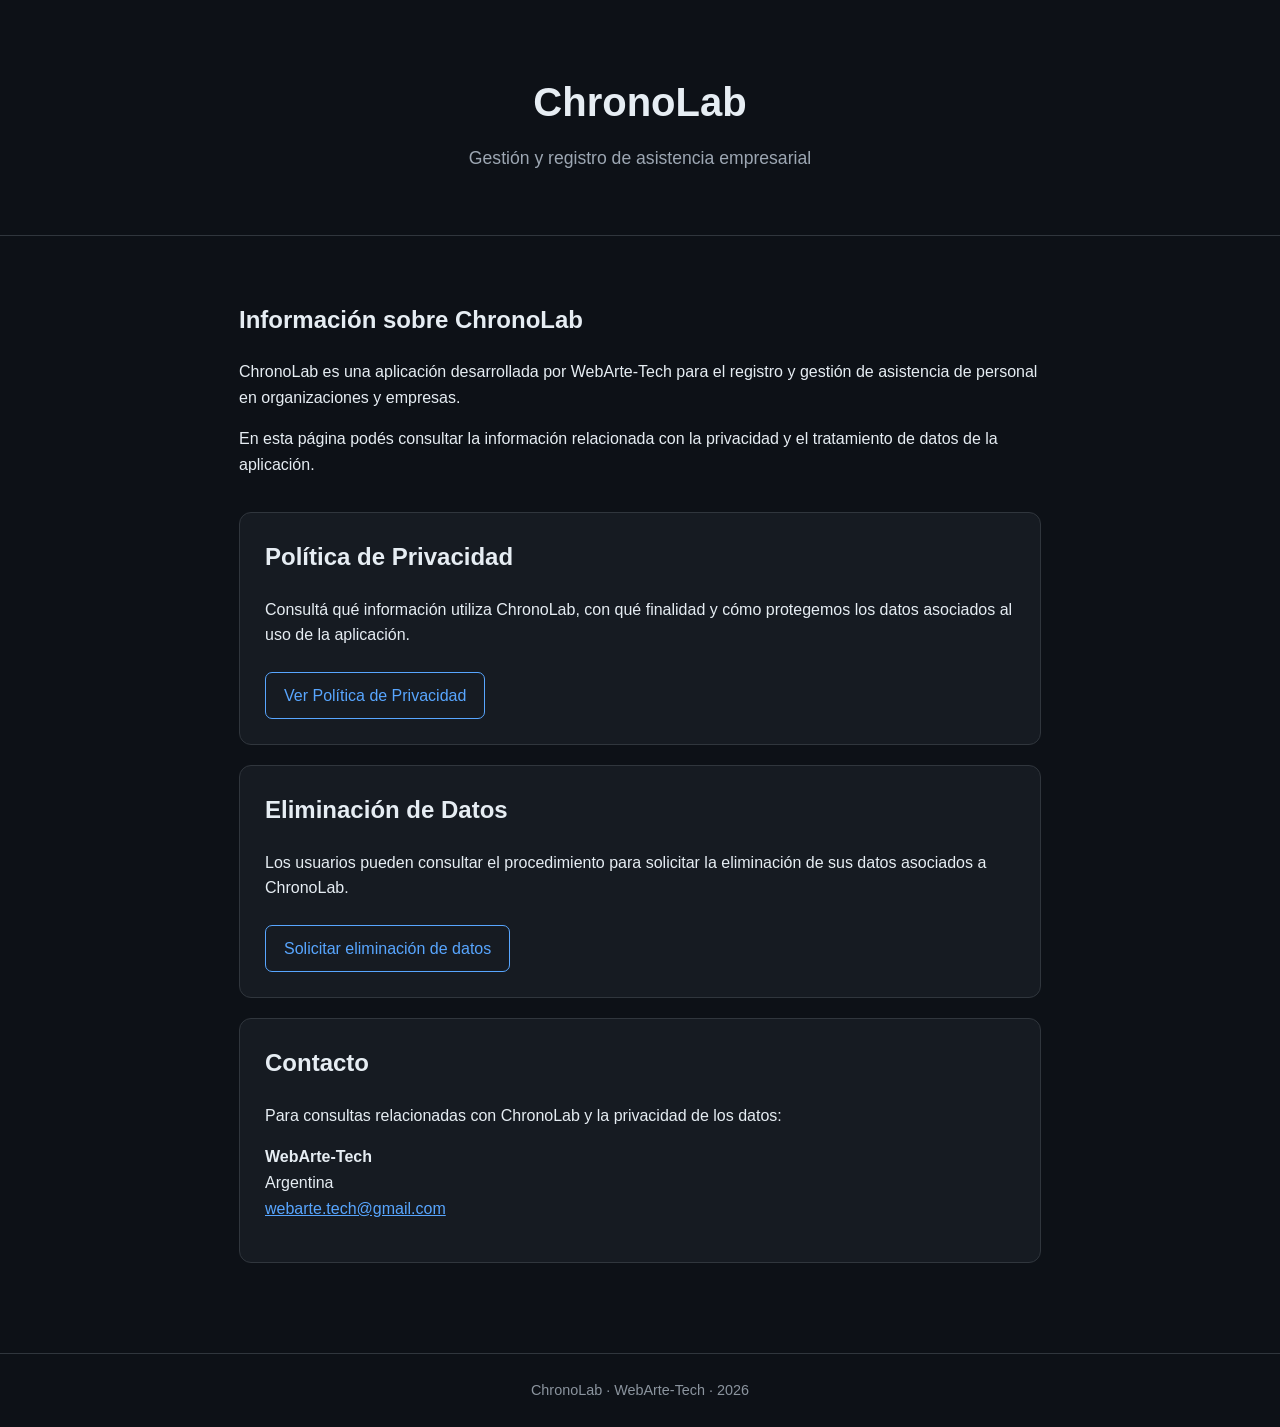
==== index.html @ 02aa4d99 "Create index.html" ====
<!DOCTYPE html>
<html lang="es">
<head>
  <meta charset="UTF-8">
  <meta name="viewport" content="width=device-width, initial-scale=1.0">
  <meta name="description" content="Información legal y de privacidad de ChronoLab, desarrollado por WebArte-Tech.">
  <title>ChronoLab | WebArte-Tech</title>
  <style>
    * {
      box-sizing: border-box;
    }

    body {
      margin: 0;
      font-family: Arial, Helvetica, sans-serif;
      background: #0d1117;
      color: #e6edf3;
      line-height: 1.6;
    }

    header {
      padding: 70px 24px 45px;
      text-align: center;
      border-bottom: 1px solid #30363d;
    }

    h1 {
      margin: 0;
      font-size: 2.5rem;
    }

    header p {
      color: #9da7b3;
      margin-top: 10px;
      font-size: 1.1rem;
    }

    main {
      max-width: 850px;
      margin: auto;
      padding: 45px 24px 70px;
    }

    .intro {
      margin-bottom: 35px;
    }

    .card {
      background: #161b22;
      border: 1px solid #30363d;
      border-radius: 12px;
      padding: 25px;
      margin: 20px 0;
    }

    .card h2 {
      margin-top: 0;
    }

    a {
      color: #58a6ff;
    }

    .button {
      display: inline-block;
      margin-top: 8px;
      padding: 10px 18px;
      border: 1px solid #58a6ff;
      border-radius: 7px;
      text-decoration: none;
      color: #58a6ff;
    }

    footer {
      border-top: 1px solid #30363d;
      text-align: center;
      padding: 25px;
      color: #8b949e;
      font-size: 0.9rem;
    }
  </style>
</head>

<body>

<header>
  <h1>ChronoLab</h1>
  <p>Gestión y registro de asistencia empresarial</p>
</header>

<main>

  <section class="intro">
    <h2>Información sobre ChronoLab</h2>
    <p>
      ChronoLab es una aplicación desarrollada por WebArte-Tech para el
      registro y gestión de asistencia de personal en organizaciones y empresas.
    </p>
    <p>
      En esta página podés consultar la información relacionada con la
      privacidad y el tratamiento de datos de la aplicación.
    </p>
  </section>

  <section class="card">
    <h2>Política de Privacidad</h2>
    <p>
      Consultá qué información utiliza ChronoLab, con qué finalidad y cómo
      protegemos los datos asociados al uso de la aplicación.
    </p>
    <a class="button" href="privacidad.html">Ver Política de Privacidad</a>
  </section>

  <section class="card">
    <h2>Eliminación de Datos</h2>
    <p>
      Los usuarios pueden consultar el procedimiento para solicitar la
      eliminación de sus datos asociados a ChronoLab.
    </p>
    <a class="button" href="eliminacion-datos.html">Solicitar eliminación de datos</a>
  </section>

  <section class="card">
    <h2>Contacto</h2>
    <p>
      Para consultas relacionadas con ChronoLab y la privacidad de los datos:
    </p>
    <p>
      <strong>WebArte-Tech</strong><br>
      Argentina<br>
      <a href="mailto:webarte.tech@gmail.com">webarte.tech@gmail.com</a>
    </p>
  </section>

</main>

<footer>
  ChronoLab · WebArte-Tech · 2026
</footer>

</body>
</html>
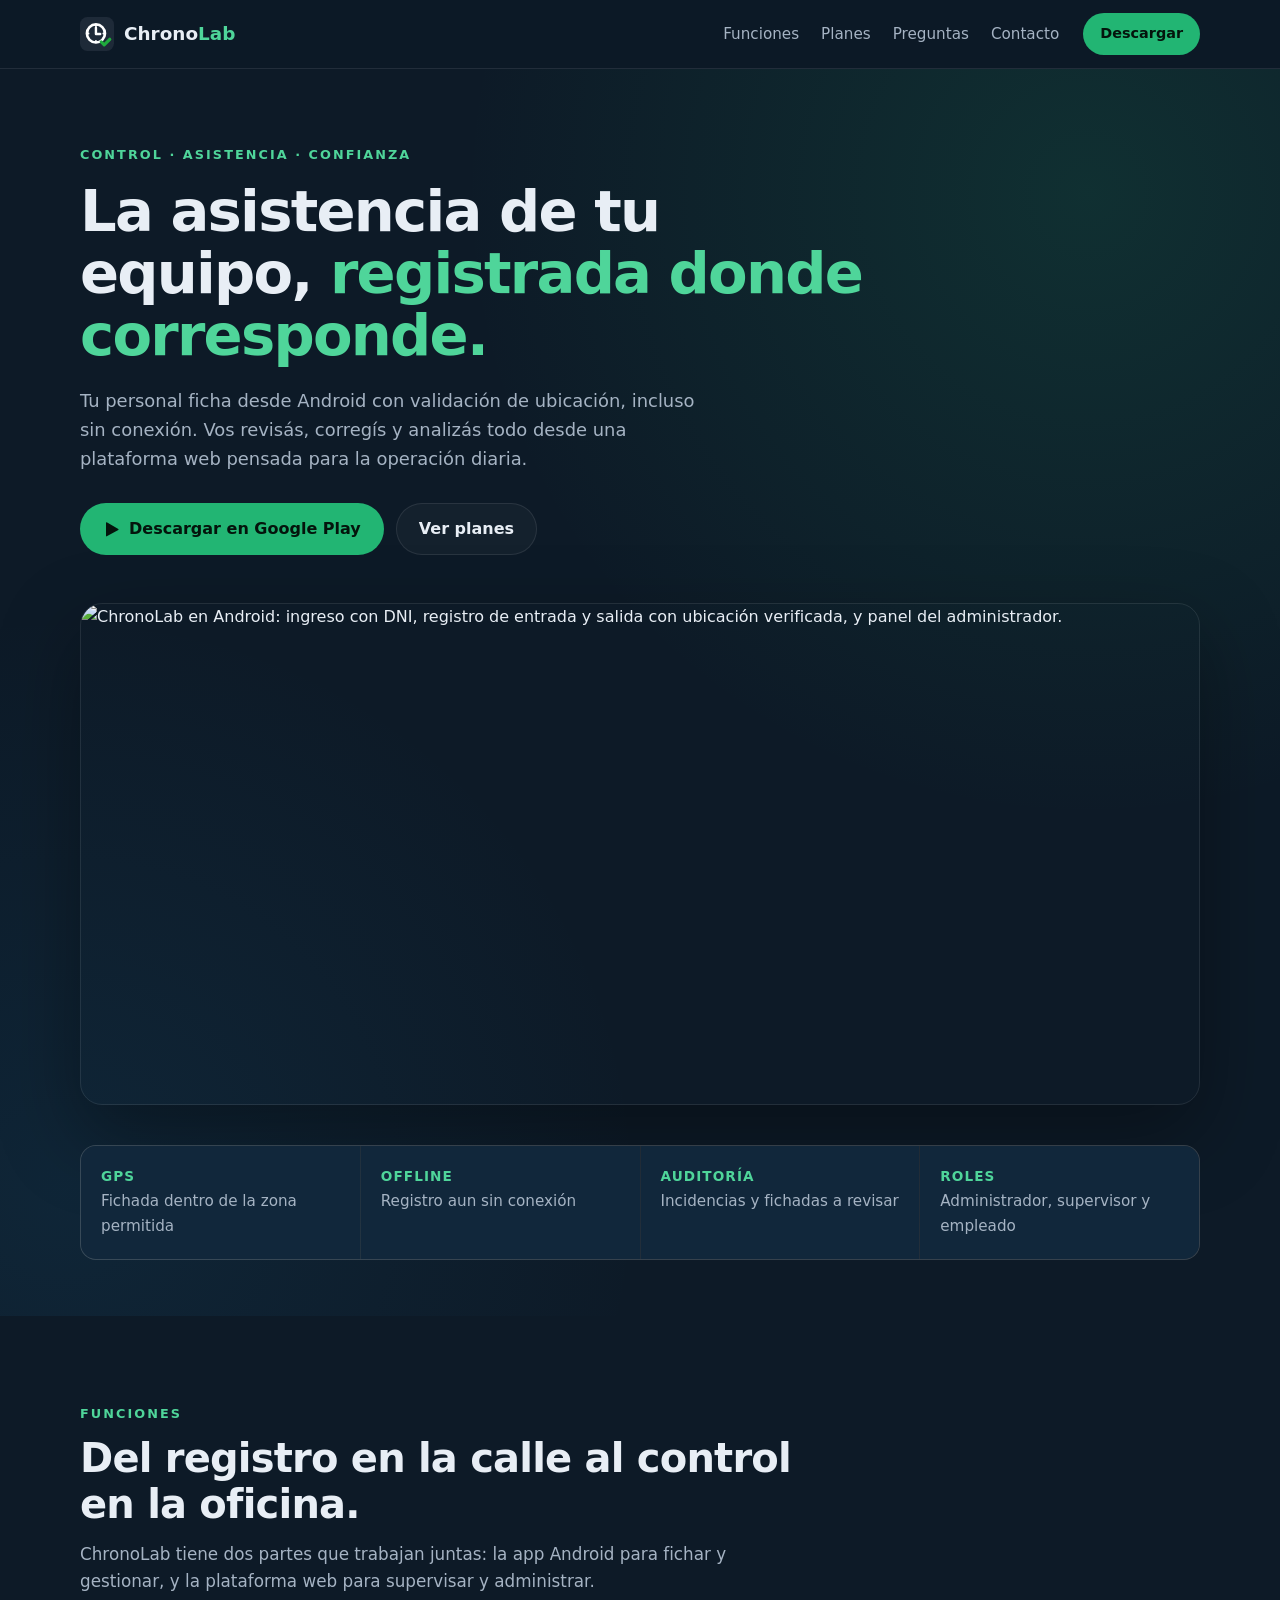
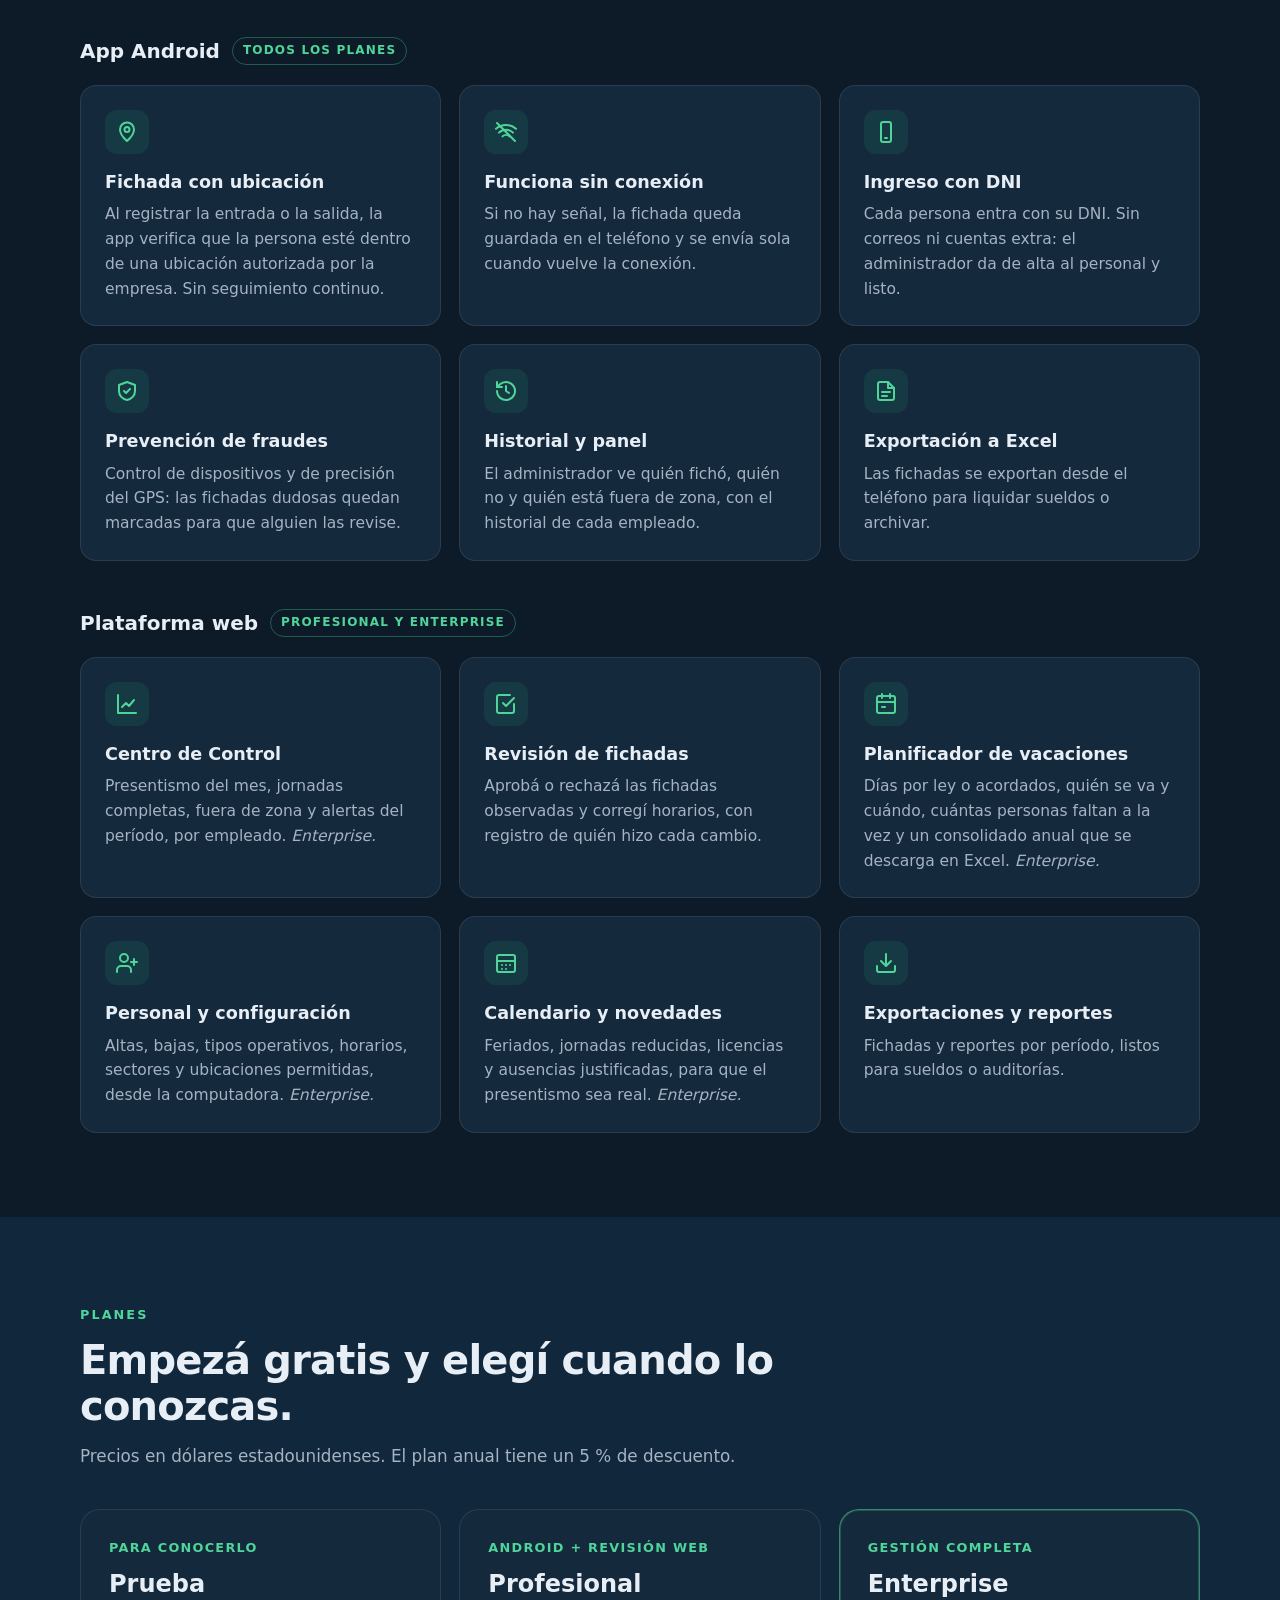
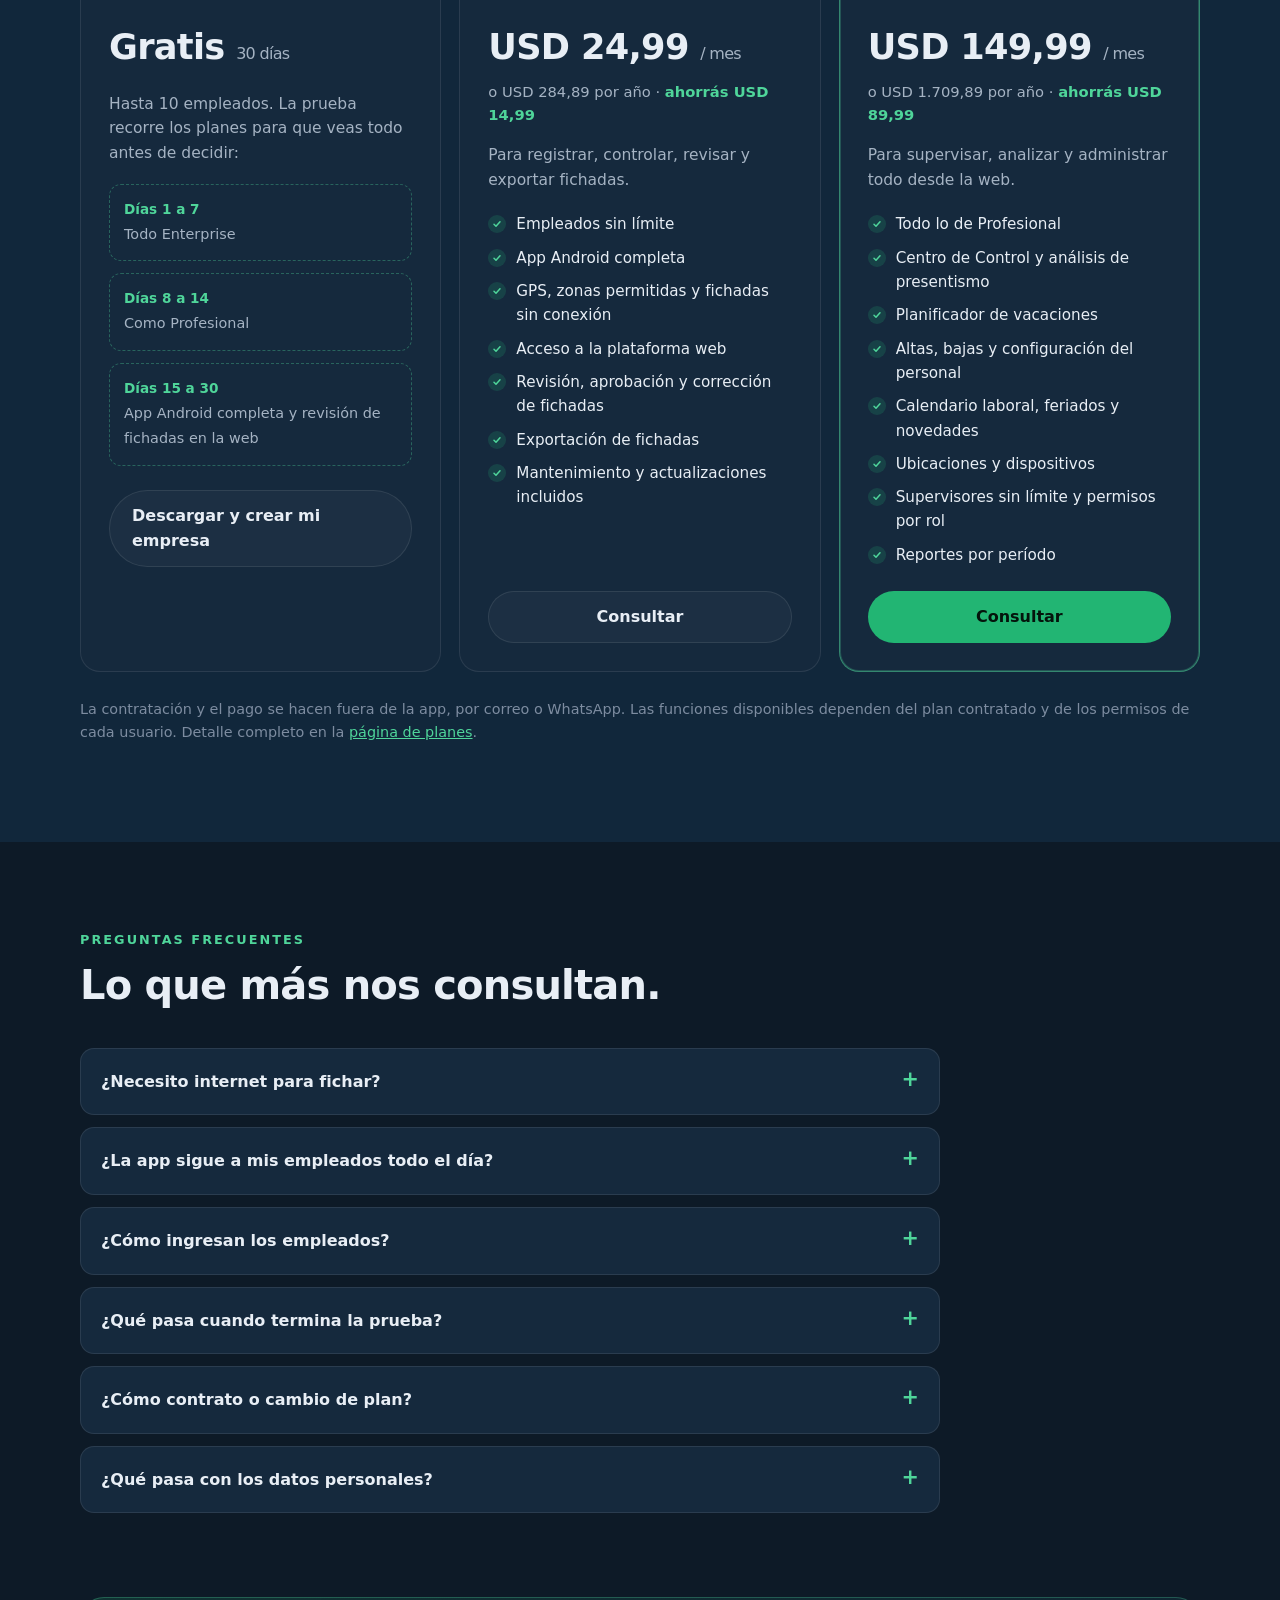
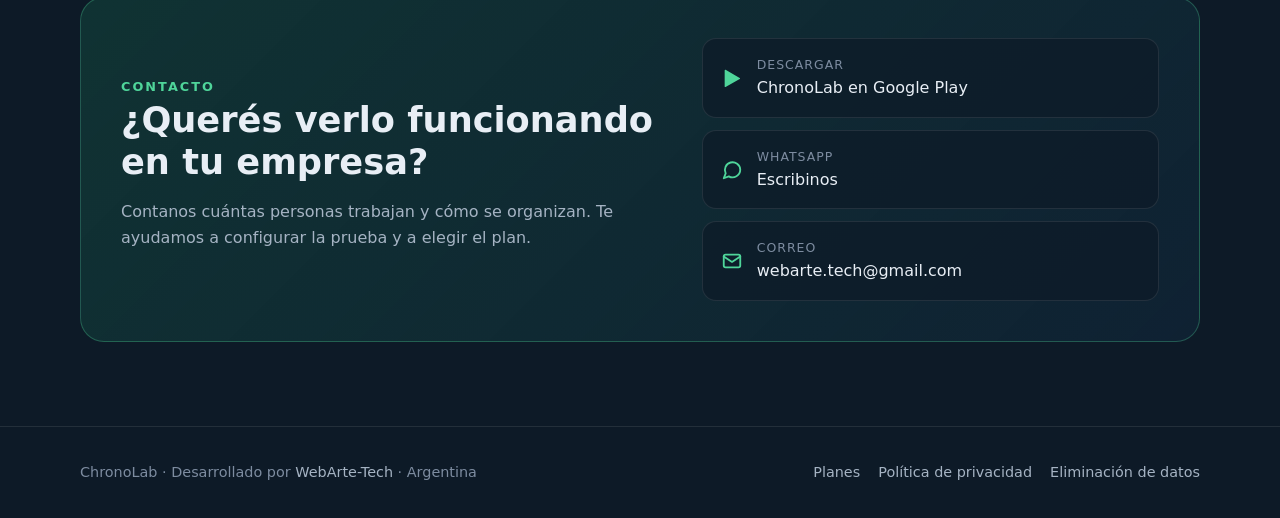
==== commit 51a743b1: "Sitio nuevo de ChronoLab: portada completa, planes actualizados y diseño común Co-Authored-By: Claud" ====
--- a/index.html
+++ b/index.html
@@ -3,139 +3,292 @@
 <head>
   <meta charset="UTF-8">
   <meta name="viewport" content="width=device-width, initial-scale=1.0">
-  <meta name="description" content="Información legal y de privacidad de ChronoLab, desarrollado por WebArte-Tech.">
-  <title>ChronoLab | WebArte-Tech</title>
-  <style>
-    * {
-      box-sizing: border-box;
-    }
-
-    body {
-      margin: 0;
-      font-family: Arial, Helvetica, sans-serif;
-      background: #0d1117;
-      color: #e6edf3;
-      line-height: 1.6;
-    }
-
-    header {
-      padding: 70px 24px 45px;
-      text-align: center;
-      border-bottom: 1px solid #30363d;
-    }
-
-    h1 {
-      margin: 0;
-      font-size: 2.5rem;
-    }
-
-    header p {
-      color: #9da7b3;
-      margin-top: 10px;
-      font-size: 1.1rem;
-    }
-
-    main {
-      max-width: 850px;
-      margin: auto;
-      padding: 45px 24px 70px;
-    }
-
-    .intro {
-      margin-bottom: 35px;
-    }
-
-    .card {
-      background: #161b22;
-      border: 1px solid #30363d;
-      border-radius: 12px;
-      padding: 25px;
-      margin: 20px 0;
-    }
-
-    .card h2 {
-      margin-top: 0;
-    }
-
-    a {
-      color: #58a6ff;
-    }
-
-    .button {
-      display: inline-block;
-      margin-top: 8px;
-      padding: 10px 18px;
-      border: 1px solid #58a6ff;
-      border-radius: 7px;
-      text-decoration: none;
-      color: #58a6ff;
-    }
-
-    footer {
-      border-top: 1px solid #30363d;
-      text-align: center;
-      padding: 25px;
-      color: #8b949e;
-      font-size: 0.9rem;
-    }
-  </style>
+  <title>ChronoLab | Control de asistencia con ubicación verificada</title>
+  <meta name="description" content="ChronoLab registra la asistencia de tu personal desde Android, con validación de ubicación y fichadas sin conexión, y la gestiona desde una plataforma web. Probalo gratis 30 días.">
+  <link rel="canonical" href="https://chronolab.webartetech.com/">
+  <link rel="icon" type="image/svg+xml" href="logo.svg">
+  <meta name="theme-color" content="#0d1a27">
+
+  <meta property="og:type" content="website">
+  <meta property="og:locale" content="es_AR">
+  <meta property="og:site_name" content="ChronoLab">
+  <meta property="og:url" content="https://chronolab.webartetech.com/">
+  <meta property="og:title" content="ChronoLab | Control de asistencia con ubicación verificada">
+  <meta property="og:description" content="Fichadas desde Android con GPS y sin conexión, y gestión del personal desde la web. Probalo gratis 30 días.">
+  <meta property="og:image" content="https://chronolab.webartetech.com/img/og-chronolab.jpg">
+  <meta property="og:image:width" content="1200">
+  <meta property="og:image:height" content="630">
+  <meta name="twitter:card" content="summary_large_image">
+
+  <link rel="stylesheet" href="estilos.css">
 </head>
-
 <body>
 
-<header>
-  <h1>ChronoLab</h1>
-  <p>Gestión y registro de asistencia empresarial</p>
+<header class="barra">
+  <div class="contenedor">
+    <a class="marca" href="./" aria-label="ChronoLab, inicio">
+      <img src="logo.svg" alt="">
+      <span>Chrono<b>Lab</b></span>
+    </a>
+    <nav class="menu" aria-label="Secciones">
+      <a href="#funciones">Funciones</a>
+      <a href="#planes">Planes</a>
+      <a href="#preguntas">Preguntas</a>
+      <a href="#contacto">Contacto</a>
+    </nav>
+    <a class="boton boton-primario boton-chico" href="https://play.google.com/store/apps/details?id=com.chronolab.app" target="_blank" rel="noopener">Descargar</a>
+  </div>
 </header>
 
 <main>
 
-  <section class="intro">
-    <h2>Información sobre ChronoLab</h2>
-    <p>
-      ChronoLab es una aplicación desarrollada por WebArte-Tech para el
-      registro y gestión de asistencia de personal en organizaciones y empresas.
-    </p>
-    <p>
-      En esta página podés consultar la información relacionada con la
-      privacidad y el tratamiento de datos de la aplicación.
-    </p>
-  </section>
-
-  <section class="card">
-    <h2>Política de Privacidad</h2>
-    <p>
-      Consultá qué información utiliza ChronoLab, con qué finalidad y cómo
-      protegemos los datos asociados al uso de la aplicación.
-    </p>
-    <a class="button" href="privacidad.html">Ver Política de Privacidad</a>
-  </section>
-
-  <section class="card">
-    <h2>Eliminación de Datos</h2>
-    <p>
-      Los usuarios pueden consultar el procedimiento para solicitar la
-      eliminación de sus datos asociados a ChronoLab.
-    </p>
-    <a class="button" href="eliminacion-datos.html">Solicitar eliminación de datos</a>
-  </section>
-
-  <section class="card">
-    <h2>Contacto</h2>
-    <p>
-      Para consultas relacionadas con ChronoLab y la privacidad de los datos:
-    </p>
-    <p>
-      <strong>WebArte-Tech</strong><br>
-      Argentina<br>
-      <a href="mailto:webarte.tech@gmail.com">webarte.tech@gmail.com</a>
-    </p>
+  <section class="portada">
+    <div class="contenedor">
+      <span class="etiqueta">Control · Asistencia · Confianza</span>
+      <h1>La asistencia de tu equipo, <span>registrada donde corresponde.</span></h1>
+      <p class="bajada">
+        Tu personal ficha desde Android con validación de ubicación, incluso sin conexión.
+        Vos revisás, corregís y analizás todo desde una plataforma web pensada para la operación diaria.
+      </p>
+      <div class="acciones">
+        <a class="boton boton-primario" href="https://play.google.com/store/apps/details?id=com.chronolab.app" target="_blank" rel="noopener">
+          <svg viewBox="0 0 24 24" fill="currentColor" aria-hidden="true"><path d="M4 2.8v18.4c0 .5.5.8 1 .6l15.4-8.6c.5-.3.5-1 0-1.3L5 3.1c-.5-.2-1 .1-1 .7z"/></svg>
+          Descargar en Google Play
+        </a>
+        <a class="boton boton-secundario" href="#planes">Ver planes</a>
+      </div>
+
+      <div class="portada-imagen">
+        <img src="img/chronolab-hero.jpg" width="1024" height="500" alt="ChronoLab en Android: ingreso con DNI, registro de entrada y salida con ubicación verificada, y panel del administrador.">
+      </div>
+
+      <div class="franja">
+        <div><strong>GPS</strong><span>Fichada dentro de la zona permitida</span></div>
+        <div><strong>OFFLINE</strong><span>Registro aun sin conexión</span></div>
+        <div><strong>AUDITORÍA</strong><span>Incidencias y fichadas a revisar</span></div>
+        <div><strong>ROLES</strong><span>Administrador, supervisor y empleado</span></div>
+      </div>
+    </div>
+  </section>
+
+  <section class="seccion" id="funciones">
+    <div class="contenedor">
+      <div class="seccion-titulo">
+        <span class="etiqueta">Funciones</span>
+        <h2>Del registro en la calle al control en la oficina.</h2>
+        <p>ChronoLab tiene dos partes que trabajan juntas: la app Android para fichar y gestionar, y la plataforma web para supervisar y administrar.</p>
+      </div>
+
+      <h3 class="subtitulo-grupo">App Android <small>TODOS LOS PLANES</small></h3>
+      <div class="rejilla">
+        <article class="tarjeta">
+          <div class="icono"><svg viewBox="0 0 24 24" fill="none" stroke="currentColor" stroke-width="2" stroke-linecap="round" stroke-linejoin="round"><path d="M12 21s-7-6.2-7-11.5a7 7 0 0 1 14 0C19 14.8 12 21 12 21z"/><circle cx="12" cy="9.5" r="2.5"/></svg></div>
+          <h3>Fichada con ubicación</h3>
+          <p>Al registrar la entrada o la salida, la app verifica que la persona esté dentro de una ubicación autorizada por la empresa. Sin seguimiento continuo.</p>
+        </article>
+        <article class="tarjeta">
+          <div class="icono"><svg viewBox="0 0 24 24" fill="none" stroke="currentColor" stroke-width="2" stroke-linecap="round" stroke-linejoin="round"><path d="M2 8.8a15 15 0 0 1 20 0M5 12.6a10 10 0 0 1 14 0M8.5 16.4a5 5 0 0 1 7 0"/><path d="M3 3l18 18"/></svg></div>
+          <h3>Funciona sin conexión</h3>
+          <p>Si no hay señal, la fichada queda guardada en el teléfono y se envía sola cuando vuelve la conexión.</p>
+        </article>
+        <article class="tarjeta">
+          <div class="icono"><svg viewBox="0 0 24 24" fill="none" stroke="currentColor" stroke-width="2" stroke-linecap="round" stroke-linejoin="round"><rect x="7" y="2" width="10" height="20" rx="2"/><path d="M11 18h2"/></svg></div>
+          <h3>Ingreso con DNI</h3>
+          <p>Cada persona entra con su DNI. Sin correos ni cuentas extra: el administrador da de alta al personal y listo.</p>
+        </article>
+        <article class="tarjeta">
+          <div class="icono"><svg viewBox="0 0 24 24" fill="none" stroke="currentColor" stroke-width="2" stroke-linecap="round" stroke-linejoin="round"><path d="M12 3l8 3v6c0 4.5-3.4 8.3-8 9-4.6-.7-8-4.5-8-9V6l8-3z"/><path d="M9 12l2 2 4-4"/></svg></div>
+          <h3>Prevención de fraudes</h3>
+          <p>Control de dispositivos y de precisión del GPS: las fichadas dudosas quedan marcadas para que alguien las revise.</p>
+        </article>
+        <article class="tarjeta">
+          <div class="icono"><svg viewBox="0 0 24 24" fill="none" stroke="currentColor" stroke-width="2" stroke-linecap="round" stroke-linejoin="round"><path d="M3 12a9 9 0 1 0 3-6.7L3 8"/><path d="M3 3v5h5M12 7v5l3 2"/></svg></div>
+          <h3>Historial y panel</h3>
+          <p>El administrador ve quién fichó, quién no y quién está fuera de zona, con el historial de cada empleado.</p>
+        </article>
+        <article class="tarjeta">
+          <div class="icono"><svg viewBox="0 0 24 24" fill="none" stroke="currentColor" stroke-width="2" stroke-linecap="round" stroke-linejoin="round"><path d="M14 3H6a2 2 0 0 0-2 2v14a2 2 0 0 0 2 2h12a2 2 0 0 0 2-2V9z"/><path d="M14 3v6h6M8 13h8M8 17h5"/></svg></div>
+          <h3>Exportación a Excel</h3>
+          <p>Las fichadas se exportan desde el teléfono para liquidar sueldos o archivar.</p>
+        </article>
+      </div>
+
+      <h3 class="subtitulo-grupo">Plataforma web <small>PROFESIONAL Y ENTERPRISE</small></h3>
+      <div class="rejilla">
+        <article class="tarjeta">
+          <div class="icono"><svg viewBox="0 0 24 24" fill="none" stroke="currentColor" stroke-width="2" stroke-linecap="round" stroke-linejoin="round"><path d="M3 3v18h18"/><path d="M7 15l4-4 3 3 5-6"/></svg></div>
+          <h3>Centro de Control</h3>
+          <p>Presentismo del mes, jornadas completas, fuera de zona y alertas del período, por empleado. <em>Enterprise.</em></p>
+        </article>
+        <article class="tarjeta">
+          <div class="icono"><svg viewBox="0 0 24 24" fill="none" stroke="currentColor" stroke-width="2" stroke-linecap="round" stroke-linejoin="round"><path d="M9 11l3 3 8-8"/><path d="M20 12v7a2 2 0 0 1-2 2H5a2 2 0 0 1-2-2V5a2 2 0 0 1 2-2h11"/></svg></div>
+          <h3>Revisión de fichadas</h3>
+          <p>Aprobá o rechazá las fichadas observadas y corregí horarios, con registro de quién hizo cada cambio.</p>
+        </article>
+        <article class="tarjeta">
+          <div class="icono"><svg viewBox="0 0 24 24" fill="none" stroke="currentColor" stroke-width="2" stroke-linecap="round" stroke-linejoin="round"><rect x="3" y="4" width="18" height="17" rx="2"/><path d="M16 2v4M8 2v4M3 10h18M8 15h3"/></svg></div>
+          <h3>Planificador de vacaciones</h3>
+          <p>Días por ley o acordados, quién se va y cuándo, cuántas personas faltan a la vez y un consolidado anual que se descarga en Excel. <em>Enterprise.</em></p>
+        </article>
+        <article class="tarjeta">
+          <div class="icono"><svg viewBox="0 0 24 24" fill="none" stroke="currentColor" stroke-width="2" stroke-linecap="round" stroke-linejoin="round"><path d="M16 21v-2a4 4 0 0 0-4-4H6a4 4 0 0 0-4 4v2"/><circle cx="9" cy="7" r="4"/><path d="M19 8v6M22 11h-6"/></svg></div>
+          <h3>Personal y configuración</h3>
+          <p>Altas, bajas, tipos operativos, horarios, sectores y ubicaciones permitidas, desde la computadora. <em>Enterprise.</em></p>
+        </article>
+        <article class="tarjeta">
+          <div class="icono"><svg viewBox="0 0 24 24" fill="none" stroke="currentColor" stroke-width="2" stroke-linecap="round" stroke-linejoin="round"><rect x="3" y="4" width="18" height="17" rx="2"/><path d="M3 10h18M8 14h.01M12 14h.01M16 14h.01M8 18h.01M12 18h.01"/></svg></div>
+          <h3>Calendario y novedades</h3>
+          <p>Feriados, jornadas reducidas, licencias y ausencias justificadas, para que el presentismo sea real. <em>Enterprise.</em></p>
+        </article>
+        <article class="tarjeta">
+          <div class="icono"><svg viewBox="0 0 24 24" fill="none" stroke="currentColor" stroke-width="2" stroke-linecap="round" stroke-linejoin="round"><path d="M21 15v4a2 2 0 0 1-2 2H5a2 2 0 0 1-2-2v-4"/><path d="M7 10l5 5 5-5M12 15V3"/></svg></div>
+          <h3>Exportaciones y reportes</h3>
+          <p>Fichadas y reportes por período, listos para sueldos o auditorías.</p>
+        </article>
+      </div>
+    </div>
+  </section>
+
+  <section class="seccion seccion-alterna" id="planes">
+    <div class="contenedor">
+      <div class="seccion-titulo">
+        <span class="etiqueta">Planes</span>
+        <h2>Empezá gratis y elegí cuando lo conozcas.</h2>
+        <p>Precios en dólares estadounidenses. El plan anual tiene un 5 % de descuento.</p>
+      </div>
+
+      <div class="planes">
+        <article class="plan">
+          <span class="tipo">Para conocerlo</span>
+          <h3>Prueba</h3>
+          <p class="precio">Gratis <small>30 días</small></p>
+          <p class="para">Hasta 10 empleados. La prueba recorre los planes para que veas todo antes de decidir:</p>
+          <div class="etapas" style="grid-template-columns: 1fr;">
+            <div class="etapa"><b>Días 1 a 7</b><span>Todo Enterprise</span></div>
+            <div class="etapa"><b>Días 8 a 14</b><span>Como Profesional</span></div>
+            <div class="etapa"><b>Días 15 a 30</b><span>App Android completa y revisión de fichadas en la web</span></div>
+          </div>
+          <a class="boton boton-secundario" style="margin-top: 24px;" href="https://play.google.com/store/apps/details?id=com.chronolab.app" target="_blank" rel="noopener">Descargar y crear mi empresa</a>
+        </article>
+
+        <article class="plan">
+          <span class="tipo">Android + revisión web</span>
+          <h3>Profesional</h3>
+          <p class="precio">USD 24,99 <small>/ mes</small></p>
+          <p class="anual">o USD 284,89 por año · <b>ahorrás USD 14,99</b></p>
+          <p class="para">Para registrar, controlar, revisar y exportar fichadas.</p>
+          <ul class="lista">
+            <li>Empleados sin límite</li>
+            <li>App Android completa</li>
+            <li>GPS, zonas permitidas y fichadas sin conexión</li>
+            <li>Acceso a la plataforma web</li>
+            <li>Revisión, aprobación y corrección de fichadas</li>
+            <li>Exportación de fichadas</li>
+            <li>Mantenimiento y actualizaciones incluidos</li>
+          </ul>
+          <a class="boton boton-secundario" href="mailto:webarte.tech@gmail.com?subject=Consulta%20ChronoLab%20-%20Plan%20Profesional">Consultar</a>
+        </article>
+
+        <article class="plan plan-destacado">
+          <span class="tipo">Gestión completa</span>
+          <h3>Enterprise</h3>
+          <p class="precio">USD 149,99 <small>/ mes</small></p>
+          <p class="anual">o USD 1.709,89 por año · <b>ahorrás USD 89,99</b></p>
+          <p class="para">Para supervisar, analizar y administrar todo desde la web.</p>
+          <ul class="lista">
+            <li>Todo lo de Profesional</li>
+            <li>Centro de Control y análisis de presentismo</li>
+            <li>Planificador de vacaciones</li>
+            <li>Altas, bajas y configuración del personal</li>
+            <li>Calendario laboral, feriados y novedades</li>
+            <li>Ubicaciones y dispositivos</li>
+            <li>Supervisores sin límite y permisos por rol</li>
+            <li>Reportes por período</li>
+          </ul>
+          <a class="boton boton-primario" href="mailto:webarte.tech@gmail.com?subject=Consulta%20ChronoLab%20-%20Plan%20Enterprise">Consultar</a>
+        </article>
+      </div>
+
+      <p class="nota">
+        La contratación y el pago se hacen fuera de la app, por correo o WhatsApp. Las funciones disponibles dependen
+        del plan contratado y de los permisos de cada usuario. Detalle completo en la <a href="planes.html">página de planes</a>.
+      </p>
+    </div>
+  </section>
+
+  <section class="seccion" id="preguntas">
+    <div class="contenedor">
+      <div class="seccion-titulo">
+        <span class="etiqueta">Preguntas frecuentes</span>
+        <h2>Lo que más nos consultan.</h2>
+      </div>
+
+      <div class="preguntas">
+        <details>
+          <summary>¿Necesito internet para fichar?</summary>
+          <p>No. Si el teléfono no tiene conexión, la fichada se guarda y se envía sola cuando vuelve la señal.</p>
+        </details>
+        <details>
+          <summary>¿La app sigue a mis empleados todo el día?</summary>
+          <p>No. La ubicación se toma una sola vez, en el momento en que la persona registra la entrada o la salida, para verificar que esté dentro de una ubicación autorizada por la empresa. No hay seguimiento continuo ni en segundo plano.</p>
+        </details>
+        <details>
+          <summary>¿Cómo ingresan los empleados?</summary>
+          <p>Con su DNI. El administrador los da de alta desde la app (o desde la web, en Enterprise) y cada persona ficha desde su propio teléfono Android.</p>
+        </details>
+        <details>
+          <summary>¿Qué pasa cuando termina la prueba?</summary>
+          <p>La información de tu empresa no se borra al vencer la prueba. Para seguir usando ChronoLab, contratás un plan y continuás donde estabas.</p>
+        </details>
+        <details>
+          <summary>¿Cómo contrato o cambio de plan?</summary>
+          <p>Escribinos por correo o WhatsApp. La contratación y el pago se hacen fuera de la app, y el cambio de plan lo aplicamos nosotros.</p>
+        </details>
+        <details>
+          <summary>¿Qué pasa con los datos personales?</summary>
+          <p>Cada empresa ve solo su propia información. Podés leer la <a href="privacidad.html">política de privacidad</a> y cómo <a href="eliminacion-datos.html">solicitar la eliminación de datos</a>.</p>
+        </details>
+      </div>
+    </div>
+  </section>
+
+  <section class="seccion" id="contacto" style="padding-top: 0;">
+    <div class="contenedor">
+      <div class="contacto">
+        <div>
+          <span class="etiqueta">Contacto</span>
+          <h2>¿Querés verlo funcionando en tu empresa?</h2>
+          <p>Contanos cuántas personas trabajan y cómo se organizan. Te ayudamos a configurar la prueba y a elegir el plan.</p>
+        </div>
+        <div class="canales">
+          <a class="canal" href="https://play.google.com/store/apps/details?id=com.chronolab.app" target="_blank" rel="noopener">
+            <svg viewBox="0 0 24 24" fill="currentColor" aria-hidden="true"><path d="M4 2.8v18.4c0 .5.5.8 1 .6l15.4-8.6c.5-.3.5-1 0-1.3L5 3.1c-.5-.2-1 .1-1 .7z"/></svg>
+            <span><small>Descargar</small>ChronoLab en Google Play</span>
+          </a>
+          <a class="canal" href="https://wa.me/5491138512705?text=Hola%20WebArte-Tech%2C%20quisiera%20consultar%20por%20ChronoLab." target="_blank" rel="noopener">
+            <svg viewBox="0 0 24 24" fill="none" stroke="currentColor" stroke-width="2" stroke-linecap="round" stroke-linejoin="round" aria-hidden="true"><path d="M21 11.5a8.4 8.4 0 0 1-12.5 7.4L3 21l2.1-5.3A8.4 8.4 0 1 1 21 11.5z"/></svg>
+            <span><small>WhatsApp</small>Escribinos</span>
+          </a>
+          <a class="canal" href="mailto:webarte.tech@gmail.com?subject=Consulta%20ChronoLab">
+            <svg viewBox="0 0 24 24" fill="none" stroke="currentColor" stroke-width="2" stroke-linecap="round" stroke-linejoin="round" aria-hidden="true"><rect x="3" y="5" width="18" height="14" rx="2"/><path d="M3 7l9 6 9-6"/></svg>
+            <span><small>Correo</small>webarte.tech@gmail.com</span>
+          </a>
+        </div>
+      </div>
+    </div>
   </section>
 
 </main>
 
-<footer>
-  ChronoLab · WebArte-Tech · 2026
+<footer class="pie">
+  <div class="contenedor">
+    <span>ChronoLab · Desarrollado por <a href="https://webartetech.com/">WebArte-Tech</a> · Argentina</span>
+    <nav aria-label="Legales">
+      <a href="planes.html">Planes</a>
+      <a href="privacidad.html">Política de privacidad</a>
+      <a href="eliminacion-datos.html">Eliminación de datos</a>
+    </nav>
+  </div>
 </footer>
 
 </body>
--- a/estilos.css
+++ b/estilos.css
@@ -0,0 +1,337 @@
+/* ChronoLab · WebArte-Tech — estilos compartidos del sitio */
+:root {
+  --fondo: #0d1a27;
+  --fondo-2: #11273b;
+  --tarjeta: #15293d;
+  --borde: rgba(255, 255, 255, 0.09);
+  --texto: #e8eef5;
+  --suave: #a5b3c3;
+  --tenue: #7d8ca0;
+  --verde: #22b573;
+  --verde-claro: #4fd59a;
+  --verde-oscuro: #178a56;
+  --radio: 16px;
+  --ancho: 1120px;
+}
+
+* { box-sizing: border-box; }
+
+html { scroll-behavior: smooth; }
+
+body {
+  margin: 0;
+  font-family: "Segoe UI", system-ui, -apple-system, Roboto, Arial, sans-serif;
+  background: var(--fondo);
+  color: var(--texto);
+  line-height: 1.6;
+  -webkit-font-smoothing: antialiased;
+}
+
+a { color: var(--verde-claro); }
+img { max-width: 100%; height: auto; display: block; }
+
+.contenedor { width: min(var(--ancho), 100% - 40px); margin-inline: auto; }
+
+/* ---------- Barra superior ---------- */
+.barra {
+  position: sticky;
+  top: 0;
+  z-index: 10;
+  background: rgba(13, 26, 39, 0.88);
+  backdrop-filter: blur(10px);
+  border-bottom: 1px solid var(--borde);
+}
+.barra .contenedor {
+  display: flex;
+  align-items: center;
+  gap: 24px;
+  min-height: 68px;
+}
+.marca {
+  display: flex;
+  align-items: center;
+  gap: 10px;
+  color: var(--texto);
+  text-decoration: none;
+  font-weight: 700;
+  font-size: 1.15rem;
+}
+.marca img { width: 34px; height: 34px; }
+.marca span b { color: var(--verde-claro); font-weight: 700; }
+.menu {
+  display: flex;
+  gap: 22px;
+  margin-left: auto;
+  font-size: 0.95rem;
+}
+.menu a { color: var(--suave); text-decoration: none; }
+.menu a:hover { color: var(--texto); }
+
+/* ---------- Botones ---------- */
+.boton {
+  display: inline-flex;
+  align-items: center;
+  justify-content: center;
+  gap: 8px;
+  padding: 12px 22px;
+  border-radius: 999px;
+  font-weight: 600;
+  text-decoration: none;
+  border: 1px solid transparent;
+  transition: background 0.2s, border-color 0.2s, transform 0.2s;
+}
+.boton:hover { transform: translateY(-1px); }
+.boton-primario { background: var(--verde); color: #04140c; }
+.boton-primario:hover { background: var(--verde-claro); }
+.boton-secundario { border-color: var(--borde); color: var(--texto); background: rgba(255, 255, 255, 0.03); }
+.boton-secundario:hover { border-color: rgba(79, 213, 154, 0.5); }
+.boton-chico { padding: 8px 16px; font-size: 0.9rem; }
+.boton svg { width: 18px; height: 18px; }
+
+/* ---------- Portada ---------- */
+.portada {
+  padding: 72px 0 56px;
+  background:
+    radial-gradient(circle at 85% 10%, rgba(34, 181, 115, 0.14), transparent 40%),
+    radial-gradient(circle at 5% 90%, rgba(34, 140, 200, 0.10), transparent 35%),
+    var(--fondo);
+}
+.etiqueta {
+  display: inline-block;
+  color: var(--verde-claro);
+  font-size: 0.8rem;
+  font-weight: 700;
+  letter-spacing: 0.16em;
+  text-transform: uppercase;
+}
+.portada h1 {
+  margin: 14px 0 0;
+  font-size: clamp(2.2rem, 5vw, 3.6rem);
+  line-height: 1.08;
+  letter-spacing: -0.03em;
+  max-width: 820px;
+}
+.portada h1 span { color: var(--verde-claro); }
+.portada .bajada {
+  max-width: 640px;
+  margin: 20px 0 0;
+  color: var(--suave);
+  font-size: 1.12rem;
+}
+.acciones { display: flex; flex-wrap: wrap; gap: 12px; margin-top: 30px; }
+.portada-imagen {
+  margin-top: 48px;
+  border-radius: 22px;
+  overflow: hidden;
+  border: 1px solid var(--borde);
+  box-shadow: 0 30px 80px rgba(0, 0, 0, 0.35);
+}
+
+/* ---------- Franja de puntos fuertes ---------- */
+.franja {
+  display: grid;
+  grid-template-columns: repeat(4, 1fr);
+  gap: 1px;
+  margin-top: 40px;
+  background: var(--borde);
+  border: 1px solid var(--borde);
+  border-radius: var(--radio);
+  overflow: hidden;
+}
+.franja div { background: var(--fondo-2); padding: 20px; }
+.franja strong { display: block; color: var(--verde-claro); font-size: 0.85rem; letter-spacing: 0.08em; }
+.franja span { color: var(--suave); font-size: 0.95rem; }
+
+/* ---------- Secciones ---------- */
+.seccion { padding: 84px 0; }
+.seccion-alterna { background: var(--fondo-2); }
+.seccion-titulo { max-width: 720px; margin-bottom: 40px; }
+.seccion-titulo h2 {
+  margin: 10px 0 0;
+  font-size: clamp(1.8rem, 3.4vw, 2.5rem);
+  line-height: 1.15;
+  letter-spacing: -0.02em;
+}
+.seccion-titulo p { color: var(--suave); margin: 14px 0 0; font-size: 1.05rem; }
+
+.rejilla { display: grid; grid-template-columns: repeat(3, 1fr); gap: 18px; }
+.rejilla-2 { grid-template-columns: repeat(2, 1fr); }
+
+.tarjeta {
+  background: var(--tarjeta);
+  border: 1px solid var(--borde);
+  border-radius: var(--radio);
+  padding: 24px;
+}
+.seccion-alterna .tarjeta { background: var(--fondo); }
+.tarjeta h3 { margin: 14px 0 6px; font-size: 1.1rem; }
+.tarjeta p { margin: 0; color: var(--suave); font-size: 0.97rem; }
+.icono {
+  width: 44px;
+  height: 44px;
+  display: grid;
+  place-items: center;
+  border-radius: 12px;
+  background: rgba(34, 181, 115, 0.12);
+  color: var(--verde-claro);
+}
+.icono svg { width: 24px; height: 24px; }
+
+.subtitulo-grupo {
+  display: flex;
+  align-items: center;
+  gap: 12px;
+  margin: 46px 0 18px;
+  font-size: 1.25rem;
+}
+.subtitulo-grupo:first-of-type { margin-top: 0; }
+.subtitulo-grupo small {
+  font-size: 0.75rem;
+  font-weight: 700;
+  letter-spacing: 0.1em;
+  color: var(--verde-claro);
+  border: 1px solid rgba(79, 213, 154, 0.35);
+  border-radius: 999px;
+  padding: 3px 10px;
+}
+
+/* ---------- Planes ---------- */
+.planes { display: grid; grid-template-columns: repeat(3, 1fr); gap: 18px; align-items: stretch; }
+.plan {
+  display: flex;
+  flex-direction: column;
+  background: var(--tarjeta);
+  border: 1px solid var(--borde);
+  border-radius: 20px;
+  padding: 28px;
+}
+.plan-destacado { border-color: rgba(79, 213, 154, 0.55); box-shadow: 0 0 0 1px rgba(79, 213, 154, 0.25) inset; }
+.plan .tipo { color: var(--verde-claro); font-size: 0.8rem; font-weight: 700; letter-spacing: 0.1em; text-transform: uppercase; }
+.plan h3 { margin: 6px 0 0; font-size: 1.5rem; }
+.precio { margin: 16px 0 0; font-size: 2.2rem; font-weight: 800; letter-spacing: -0.02em; }
+.precio small { font-size: 1rem; font-weight: 500; color: var(--suave); }
+.anual { margin: 4px 0 0; color: var(--suave); font-size: 0.92rem; }
+.anual b { color: var(--verde-claro); }
+.plan .para { color: var(--suave); margin: 16px 0 0; font-size: 0.97rem; }
+.lista { list-style: none; padding: 0; margin: 20px 0 24px; display: grid; gap: 9px; font-size: 0.95rem; }
+.lista li { display: flex; gap: 10px; align-items: flex-start; }
+.lista li::before {
+  content: "";
+  flex: none;
+  width: 18px;
+  height: 18px;
+  margin-top: 3px;
+  border-radius: 50%;
+  background: rgba(34, 181, 115, 0.18) url("data:image/svg+xml,%3Csvg xmlns='http://www.w3.org/2000/svg' viewBox='0 0 24 24' fill='none' stroke='%234fd59a' stroke-width='3' stroke-linecap='round' stroke-linejoin='round'%3E%3Cpath d='M6 12.5l4 4 8-9'/%3E%3C/svg%3E") center / 12px no-repeat;
+}
+.plan .boton { margin-top: auto; }
+
+.etapas { display: grid; grid-template-columns: repeat(3, 1fr); gap: 12px; margin: 18px 0 0; }
+.etapa { border: 1px dashed rgba(79, 213, 154, 0.35); border-radius: 12px; padding: 14px; }
+.etapa b { display: block; color: var(--verde-claro); font-size: 0.85rem; }
+.etapa span { color: var(--suave); font-size: 0.9rem; }
+
+.nota { color: var(--tenue); font-size: 0.9rem; margin-top: 26px; }
+
+/* ---------- Preguntas frecuentes ---------- */
+.preguntas { display: grid; gap: 12px; max-width: 860px; }
+.preguntas details {
+  background: var(--tarjeta);
+  border: 1px solid var(--borde);
+  border-radius: 14px;
+  padding: 4px 20px;
+}
+.preguntas summary {
+  cursor: pointer;
+  list-style: none;
+  padding: 16px 0;
+  font-weight: 600;
+  display: flex;
+  justify-content: space-between;
+  gap: 16px;
+}
+.preguntas summary::-webkit-details-marker { display: none; }
+.preguntas summary::after { content: "+"; color: var(--verde-claro); font-size: 1.3rem; line-height: 1; }
+.preguntas details[open] summary::after { content: "−"; }
+.preguntas details p { margin: 0 0 18px; color: var(--suave); }
+
+/* ---------- Contacto ---------- */
+.contacto {
+  display: grid;
+  grid-template-columns: 1.2fr 1fr;
+  gap: 32px;
+  align-items: center;
+  background: linear-gradient(135deg, rgba(34, 181, 115, 0.16), rgba(17, 39, 59, 0.6));
+  border: 1px solid rgba(79, 213, 154, 0.3);
+  border-radius: 24px;
+  padding: 40px;
+}
+.contacto h2 { margin: 0; font-size: clamp(1.6rem, 3vw, 2.2rem); line-height: 1.2; }
+.contacto p { color: var(--suave); }
+.canales { display: grid; gap: 12px; }
+.canal {
+  display: flex;
+  align-items: center;
+  gap: 14px;
+  padding: 16px 18px;
+  border-radius: 14px;
+  background: rgba(13, 26, 39, 0.7);
+  border: 1px solid var(--borde);
+  color: var(--texto);
+  text-decoration: none;
+}
+.canal:hover { border-color: rgba(79, 213, 154, 0.5); }
+.canal svg { width: 22px; height: 22px; color: var(--verde-claro); flex: none; }
+.canal small { display: block; color: var(--tenue); font-size: 0.78rem; letter-spacing: 0.08em; text-transform: uppercase; }
+
+/* ---------- Pie ---------- */
+.pie { border-top: 1px solid var(--borde); padding: 34px 0; color: var(--tenue); font-size: 0.9rem; }
+.pie .contenedor { display: flex; flex-wrap: wrap; gap: 14px 28px; align-items: center; justify-content: space-between; }
+.pie nav { display: flex; flex-wrap: wrap; gap: 18px; }
+.pie a { color: var(--suave); text-decoration: none; }
+.pie a:hover { color: var(--texto); }
+
+/* ---------- Páginas legales (privacidad, eliminación de datos) ---------- */
+.legal > header:not(.barra) {
+  padding: 56px 20px 32px;
+  text-align: center;
+  border-bottom: 1px solid var(--borde);
+  background: radial-gradient(circle at 50% 0%, rgba(34, 181, 115, 0.12), transparent 60%);
+}
+.legal > header:not(.barra) h1 { margin: 0 0 6px; font-size: clamp(1.8rem, 4vw, 2.4rem); }
+.legal > header:not(.barra) p { color: var(--suave); margin: 0; }
+.legal main { max-width: 850px; margin: auto; padding: 40px 20px 70px; line-height: 1.75; }
+.legal main h2 { margin-top: 36px; color: #fff; font-size: 1.35rem; }
+.legal .notice {
+  background: var(--tarjeta);
+  border: 1px solid var(--borde);
+  border-left: 3px solid var(--verde);
+  border-radius: 10px;
+  padding: 18px;
+  margin: 24px 0;
+}
+.legal .button {
+  display: inline-block;
+  background: var(--verde);
+  color: #04140c;
+  padding: 12px 20px;
+  border-radius: 999px;
+  font-weight: 600;
+  text-decoration: none;
+}
+.legal .back { display: inline-block; margin-top: 34px; }
+.legal footer { border-top: 1px solid var(--borde); text-align: center; padding: 26px; color: var(--tenue); }
+
+/* ---------- Pantallas chicas ---------- */
+@media (max-width: 900px) {
+  .rejilla, .planes, .etapas { grid-template-columns: 1fr; }
+  .rejilla-2 { grid-template-columns: 1fr; }
+  .franja { grid-template-columns: repeat(2, 1fr); }
+  .contacto { grid-template-columns: 1fr; padding: 28px; }
+  .menu { display: none; }
+  .barra .boton { margin-left: auto; }
+}
+@media (max-width: 520px) {
+  .franja { grid-template-columns: 1fr; }
+  .seccion { padding: 64px 0; }
+}
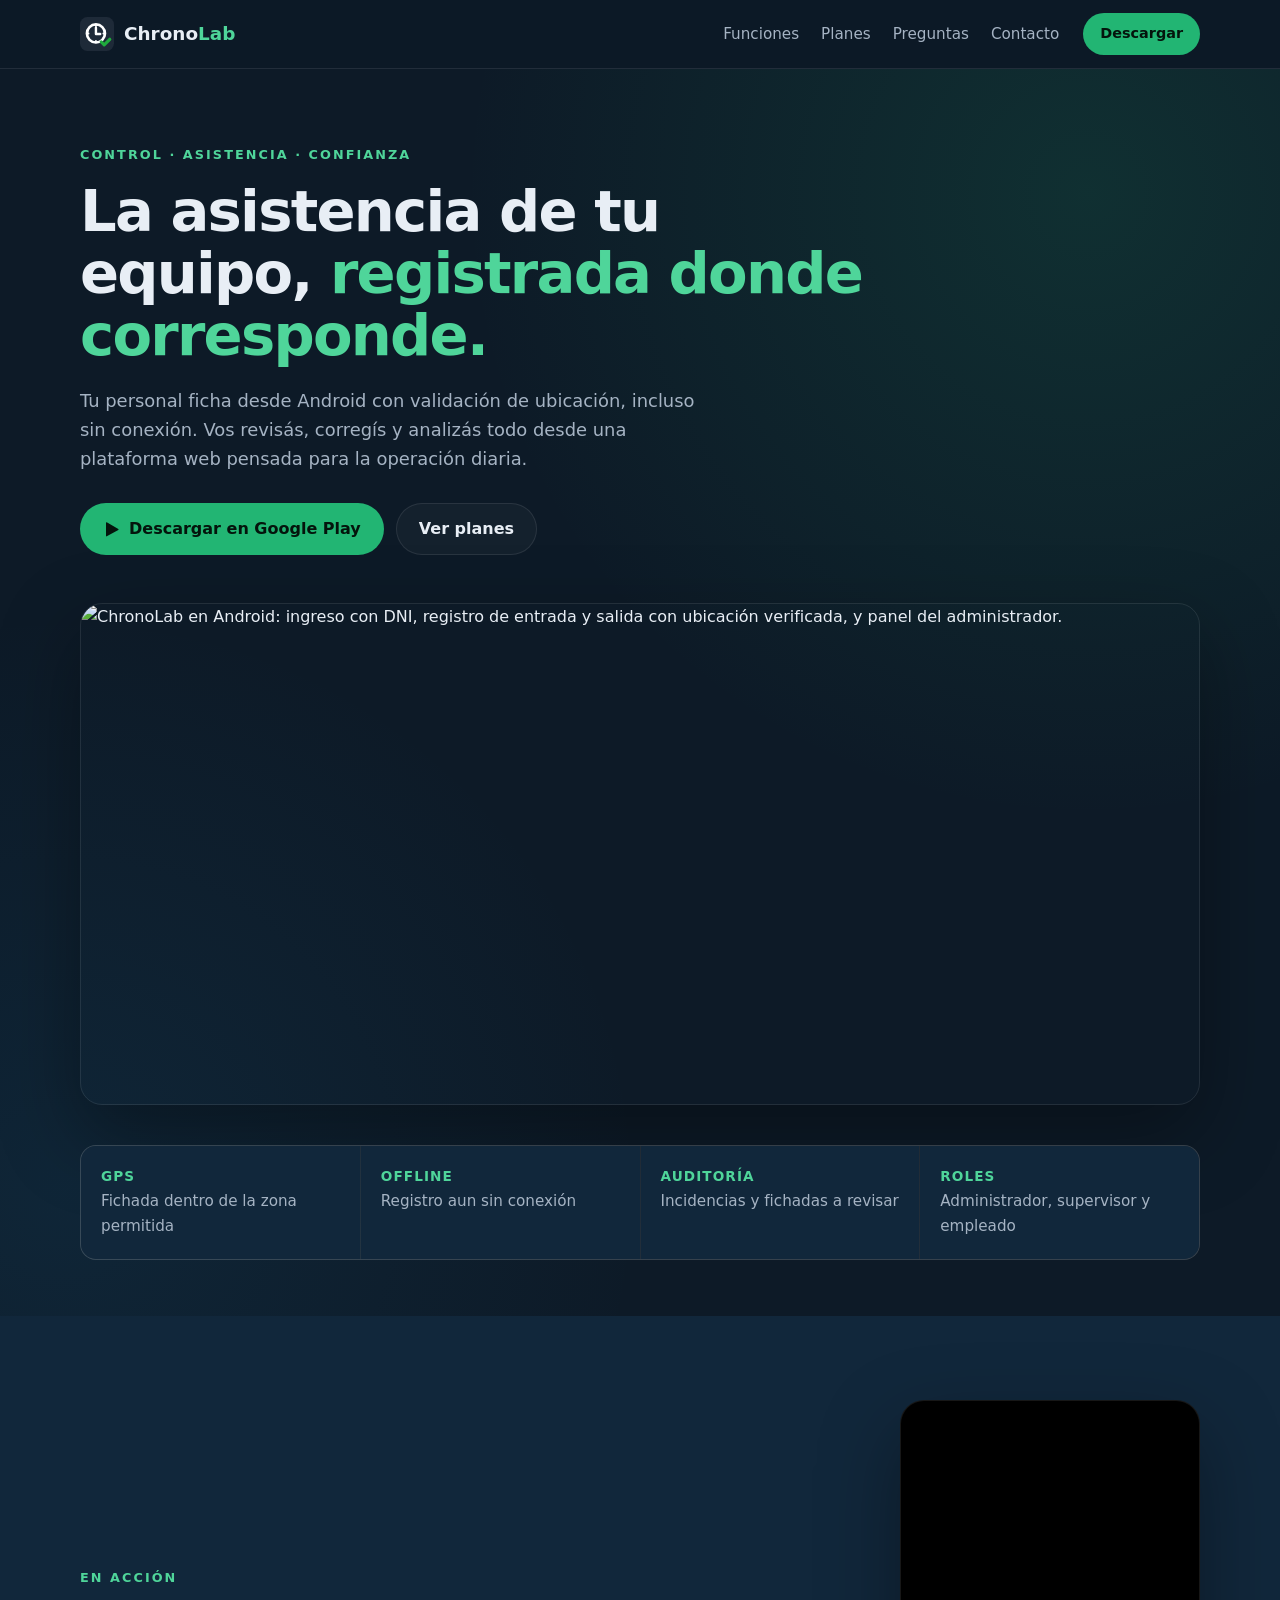
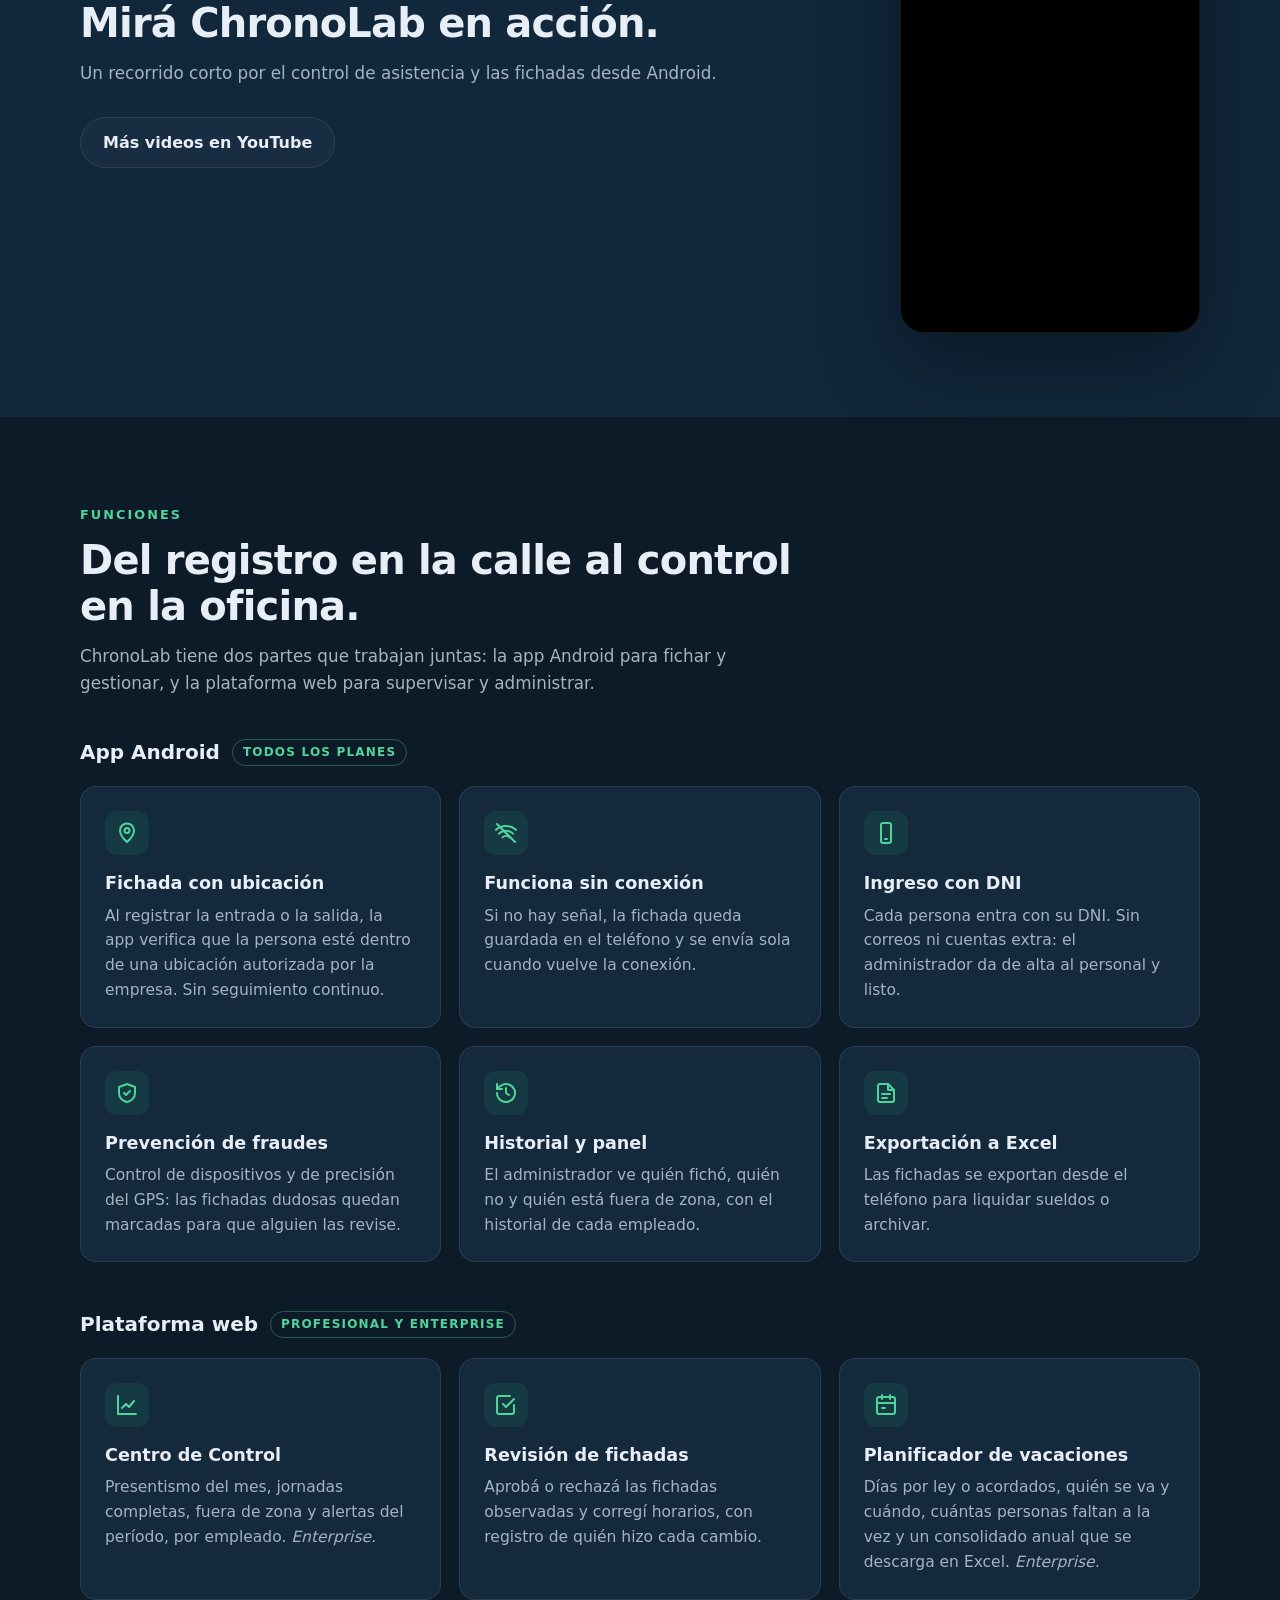
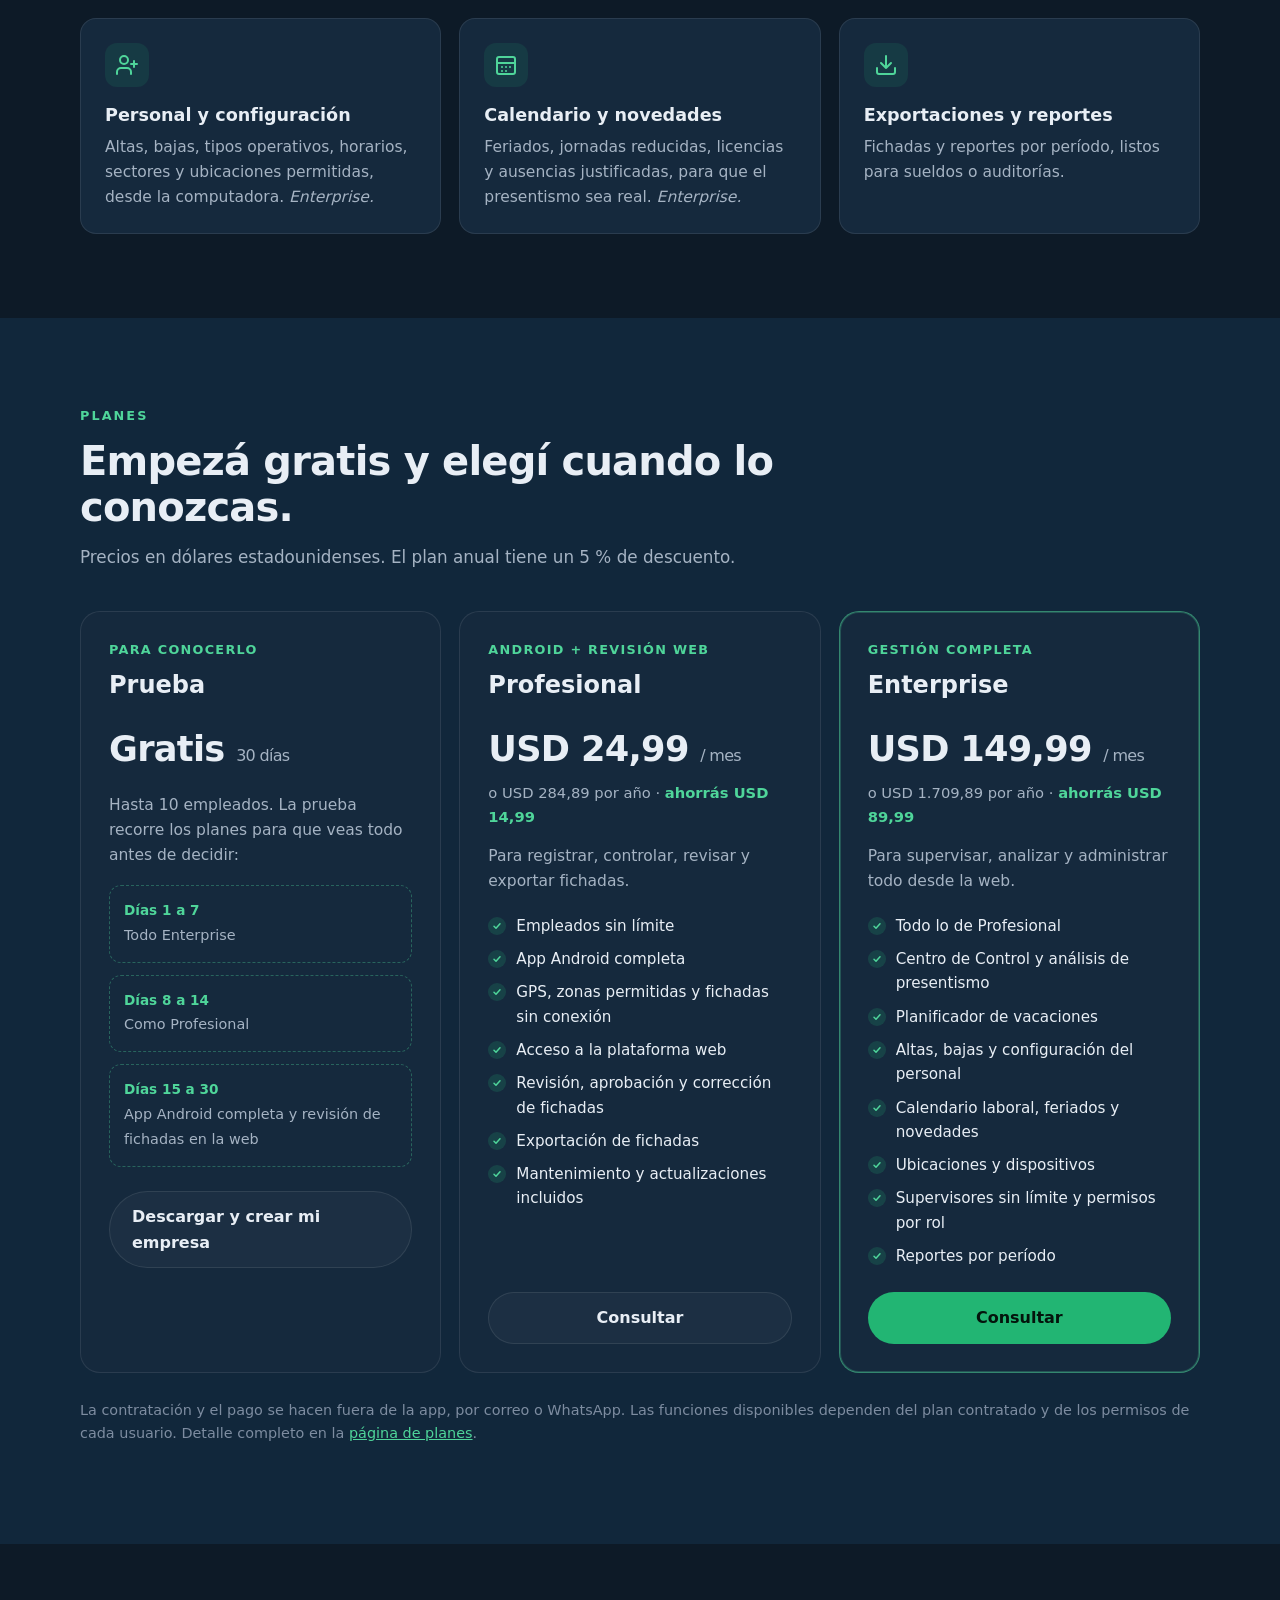
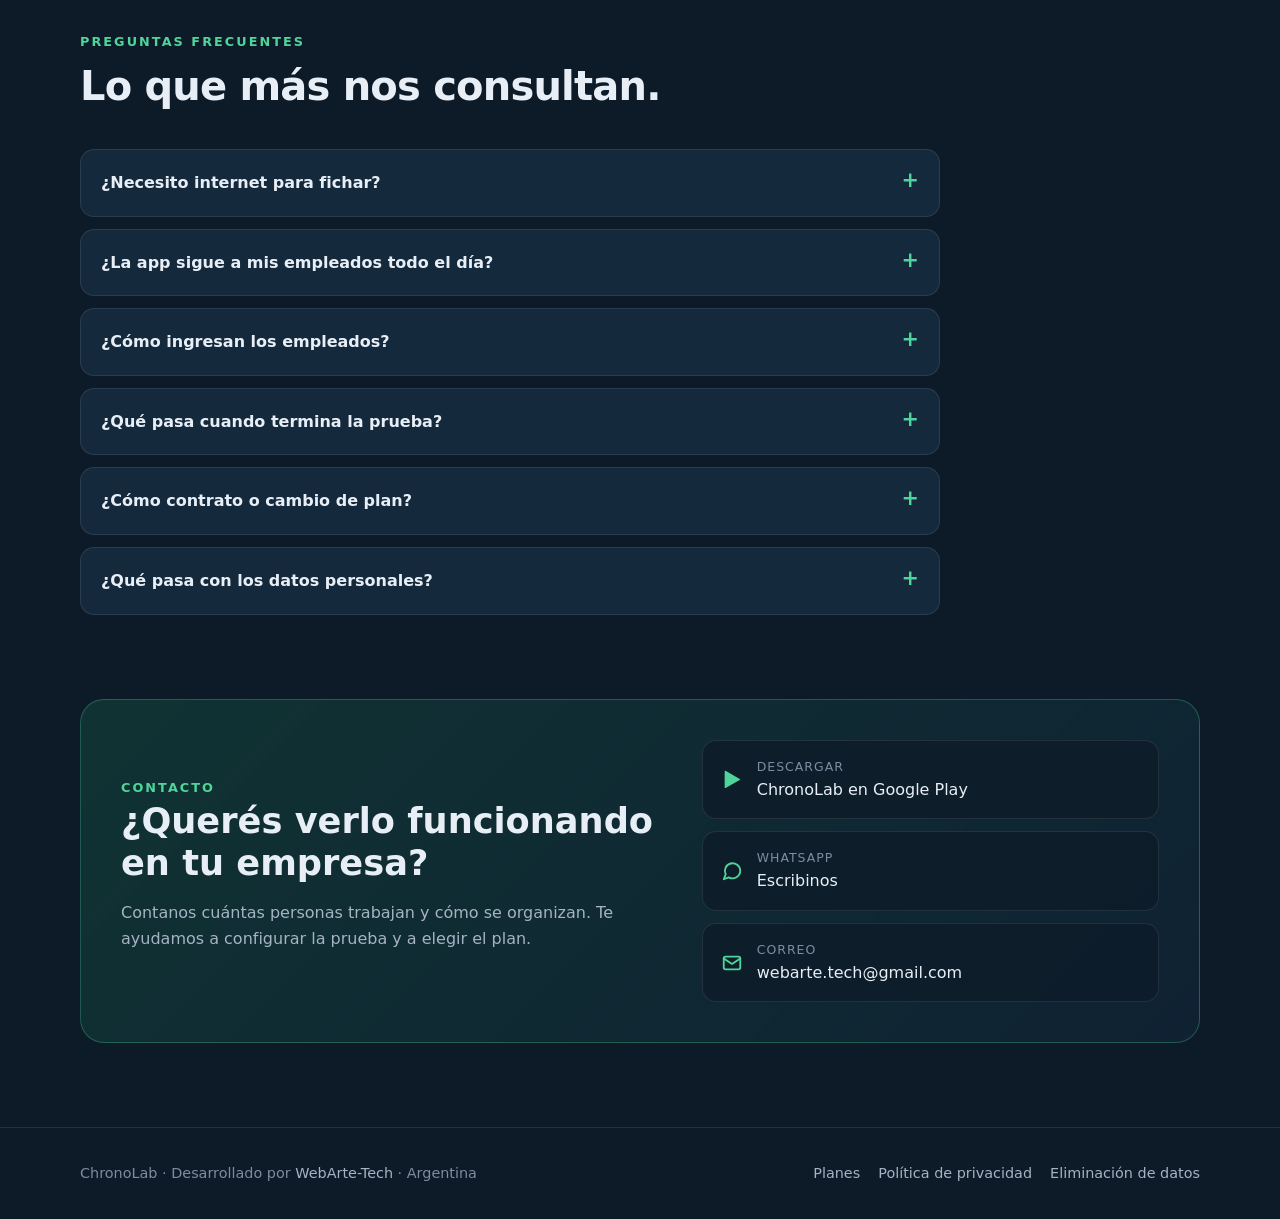
==== commit e8d1b273: "Agregar el video de YouTube a la portada Co-Authored-By: Claude Opus 5.5 <noreply@anthropic.com> Cla" ====
--- a/index.html
+++ b/index.html
@@ -67,6 +67,24 @@
         <div><strong>OFFLINE</strong><span>Registro aun sin conexión</span></div>
         <div><strong>AUDITORÍA</strong><span>Incidencias y fichadas a revisar</span></div>
         <div><strong>ROLES</strong><span>Administrador, supervisor y empleado</span></div>
+      </div>
+    </div>
+  </section>
+
+  <section class="seccion seccion-alterna" id="video">
+    <div class="contenedor video">
+      <div class="seccion-titulo">
+        <span class="etiqueta">En acción</span>
+        <h2>Mirá ChronoLab en acción.</h2>
+        <p>Un recorrido corto por el control de asistencia y las fichadas desde Android.</p>
+        <div class="acciones">
+          <a class="boton boton-secundario" href="https://www.youtube.com/@WebArte-Tech" target="_blank" rel="noopener">Más videos en YouTube</a>
+        </div>
+      </div>
+      <div class="video-marco">
+        <iframe src="https://www.youtube-nocookie.com/embed/xu3fwZUML08" title="ChronoLab | Control de asistencia y fichajes desde Android" loading="lazy"
+          allow="accelerometer; autoplay; clipboard-write; encrypted-media; gyroscope; picture-in-picture; web-share"
+          referrerpolicy="strict-origin-when-cross-origin" allowfullscreen></iframe>
       </div>
     </div>
   </section>
--- a/estilos.css
+++ b/estilos.css
@@ -194,6 +194,20 @@
   border-radius: 999px;
   padding: 3px 10px;
 }
+
+/* ---------- Video ---------- */
+.video { display: grid; grid-template-columns: 1fr auto; gap: 48px; align-items: center; }
+.video .seccion-titulo { margin-bottom: 0; }
+.video-marco {
+  width: 300px;
+  aspect-ratio: 9 / 16;
+  border-radius: 24px;
+  overflow: hidden;
+  border: 1px solid var(--borde);
+  box-shadow: 0 30px 80px rgba(0, 0, 0, 0.35);
+  background: #000;
+}
+.video-marco iframe { width: 100%; height: 100%; border: 0; display: block; }
 
 /* ---------- Planes ---------- */
 .planes { display: grid; grid-template-columns: repeat(3, 1fr); gap: 18px; align-items: stretch; }
@@ -328,6 +342,7 @@
   .rejilla-2 { grid-template-columns: 1fr; }
   .franja { grid-template-columns: repeat(2, 1fr); }
   .contacto { grid-template-columns: 1fr; padding: 28px; }
+  .video { grid-template-columns: 1fr; justify-items: center; }
   .menu { display: none; }
   .barra .boton { margin-left: auto; }
 }
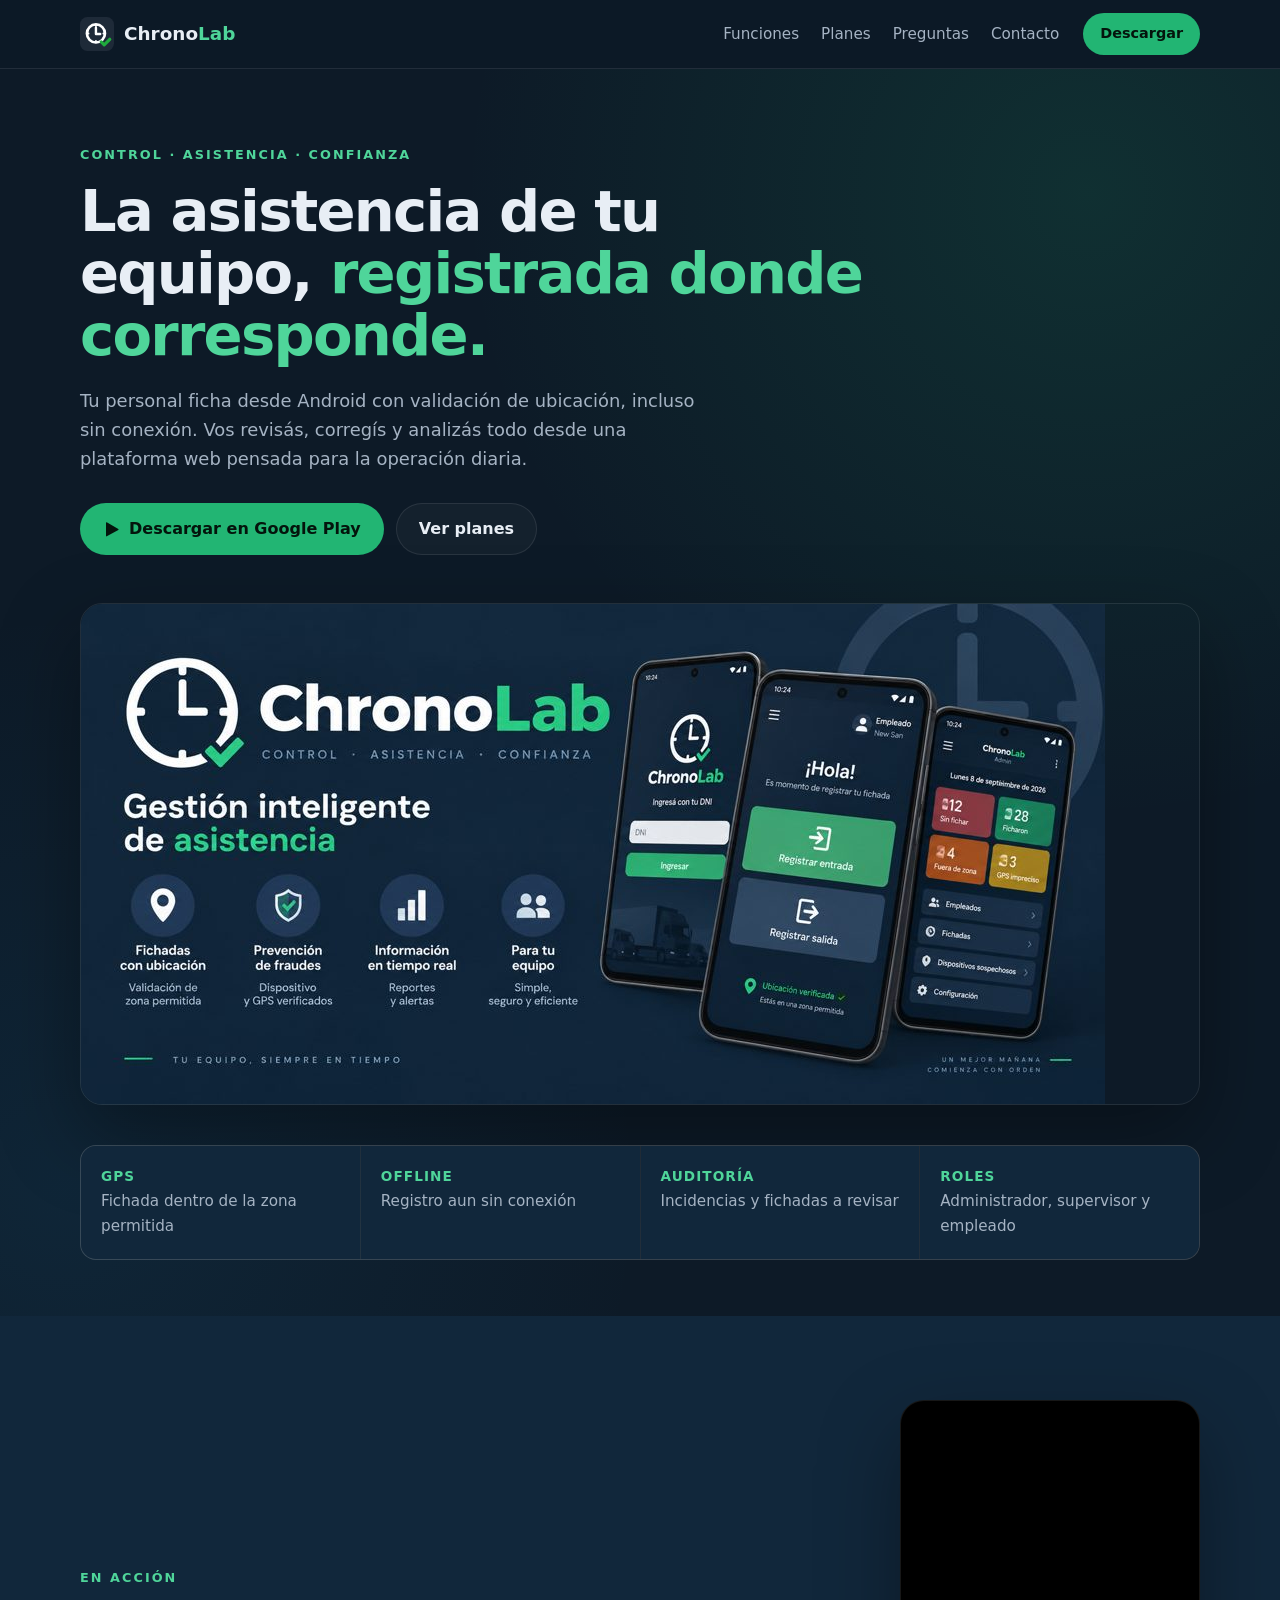
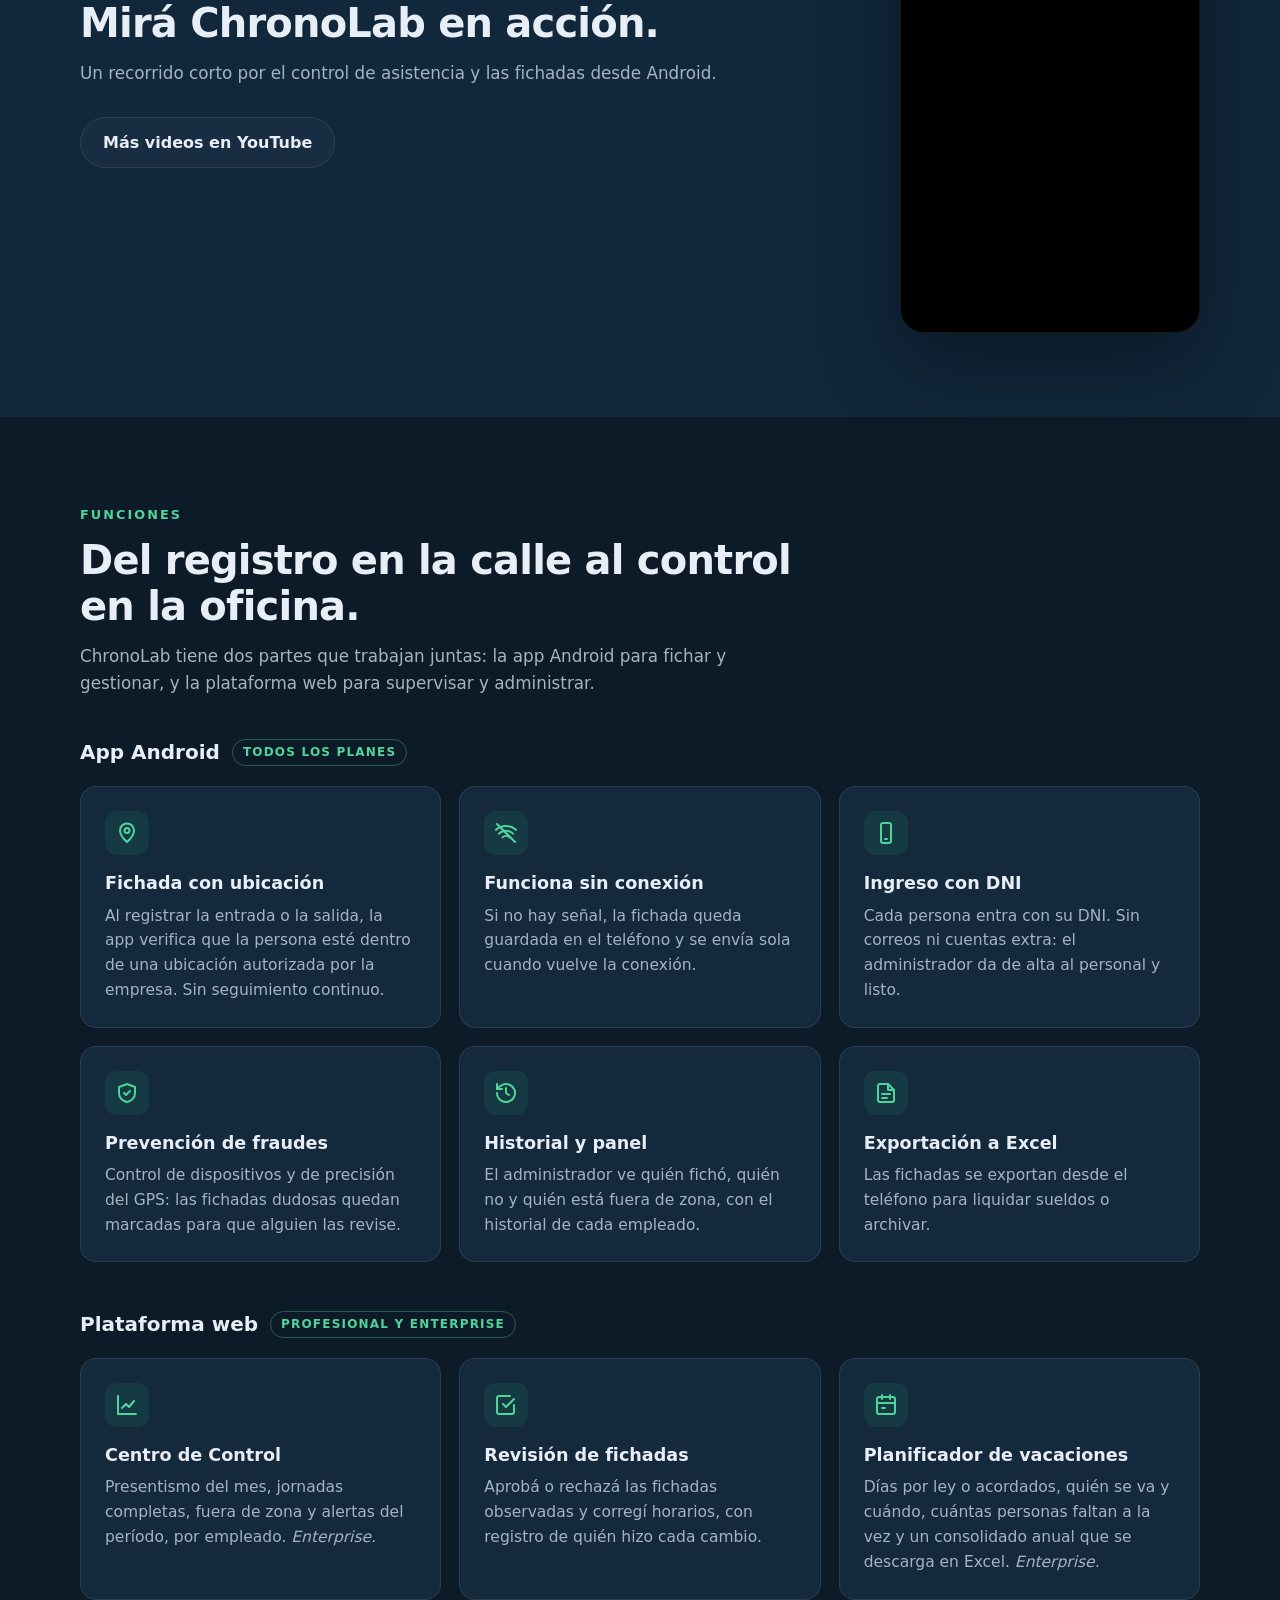
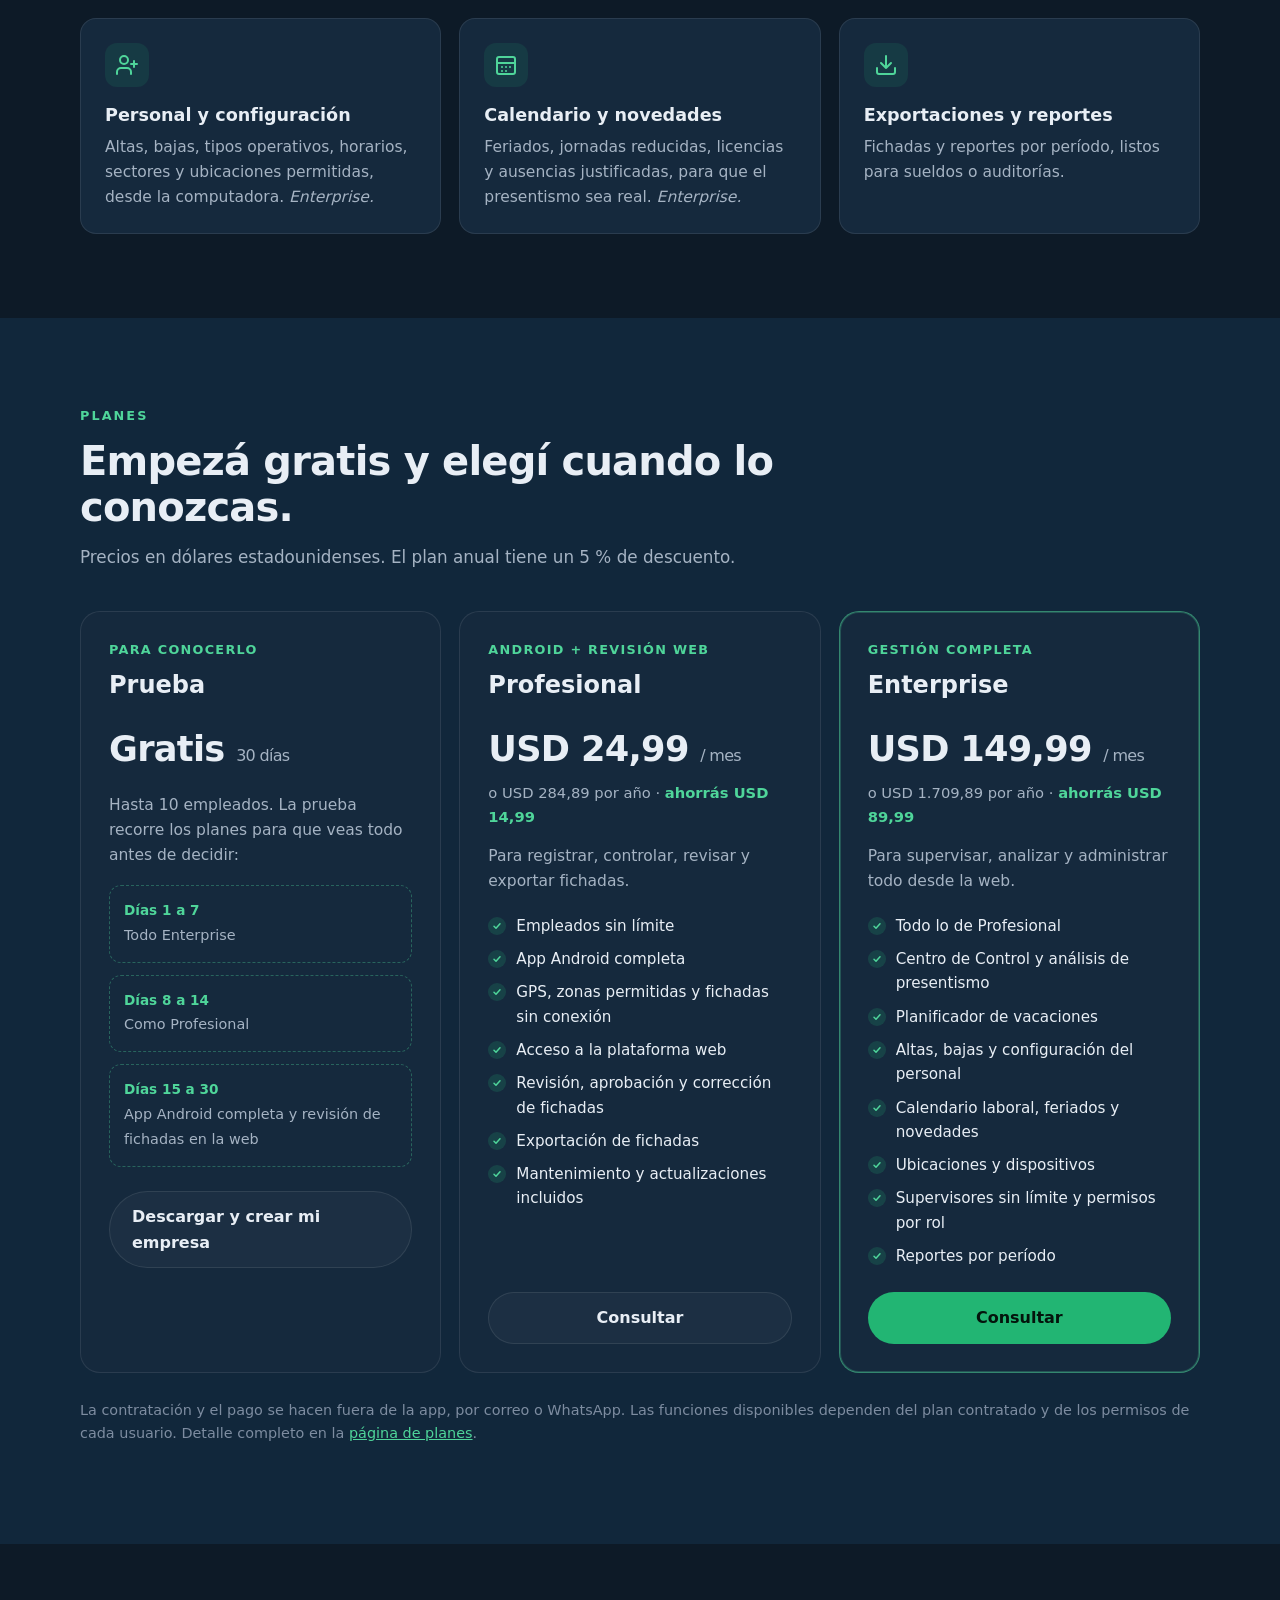
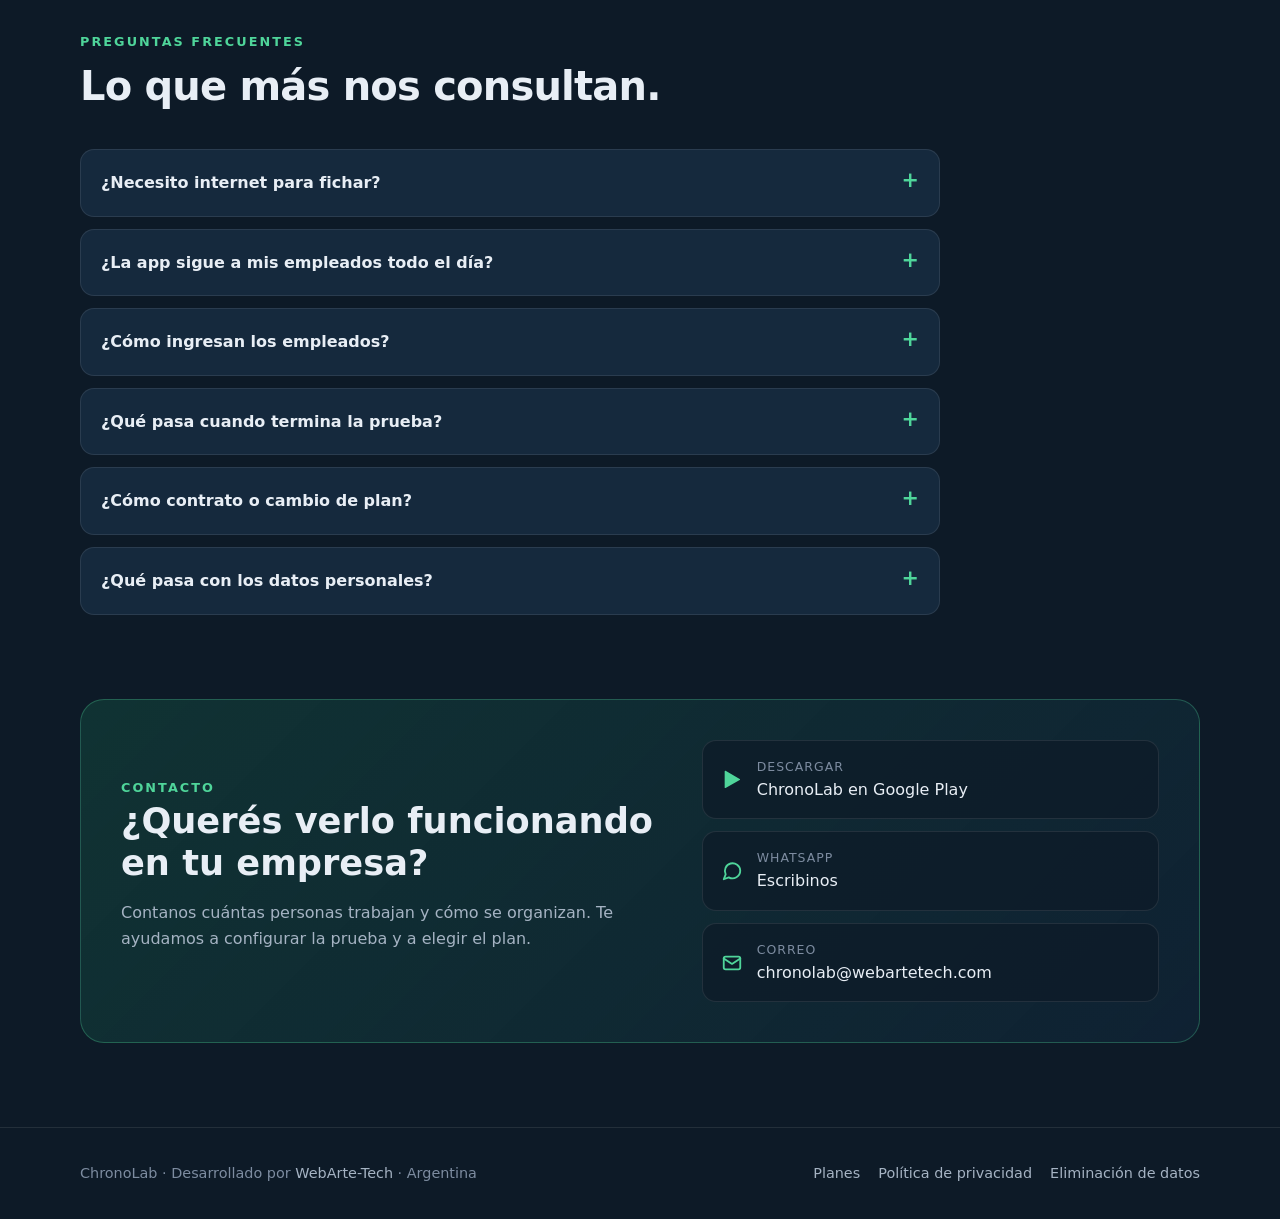
==== commit 19b8fc8a: "Contacto: chronolab@webartetech.com en la portada Co-Authored-By: Claude Opus 5.5 <noreply@anthropic" ====
--- a/index.html
+++ b/index.html
@@ -204,7 +204,7 @@
             <li>Exportación de fichadas</li>
             <li>Mantenimiento y actualizaciones incluidos</li>
           </ul>
-          <a class="boton boton-secundario" href="mailto:webarte.tech@gmail.com?subject=Consulta%20ChronoLab%20-%20Plan%20Profesional">Consultar</a>
+          <a class="boton boton-secundario" href="mailto:chronolab@webartetech.com?subject=Consulta%20ChronoLab%20-%20Plan%20Profesional">Consultar</a>
         </article>
 
         <article class="plan plan-destacado">
@@ -223,7 +223,7 @@
             <li>Supervisores sin límite y permisos por rol</li>
             <li>Reportes por período</li>
           </ul>
-          <a class="boton boton-primario" href="mailto:webarte.tech@gmail.com?subject=Consulta%20ChronoLab%20-%20Plan%20Enterprise">Consultar</a>
+          <a class="boton boton-primario" href="mailto:chronolab@webartetech.com?subject=Consulta%20ChronoLab%20-%20Plan%20Enterprise">Consultar</a>
         </article>
       </div>
 
@@ -287,9 +287,9 @@
             <svg viewBox="0 0 24 24" fill="none" stroke="currentColor" stroke-width="2" stroke-linecap="round" stroke-linejoin="round" aria-hidden="true"><path d="M21 11.5a8.4 8.4 0 0 1-12.5 7.4L3 21l2.1-5.3A8.4 8.4 0 1 1 21 11.5z"/></svg>
             <span><small>WhatsApp</small>Escribinos</span>
           </a>
-          <a class="canal" href="mailto:webarte.tech@gmail.com?subject=Consulta%20ChronoLab">
+          <a class="canal" href="mailto:chronolab@webartetech.com?subject=Consulta%20ChronoLab">
             <svg viewBox="0 0 24 24" fill="none" stroke="currentColor" stroke-width="2" stroke-linecap="round" stroke-linejoin="round" aria-hidden="true"><rect x="3" y="5" width="18" height="14" rx="2"/><path d="M3 7l9 6 9-6"/></svg>
-            <span><small>Correo</small>webarte.tech@gmail.com</span>
+            <span><small>Correo</small>chronolab@webartetech.com</span>
           </a>
         </div>
       </div>
